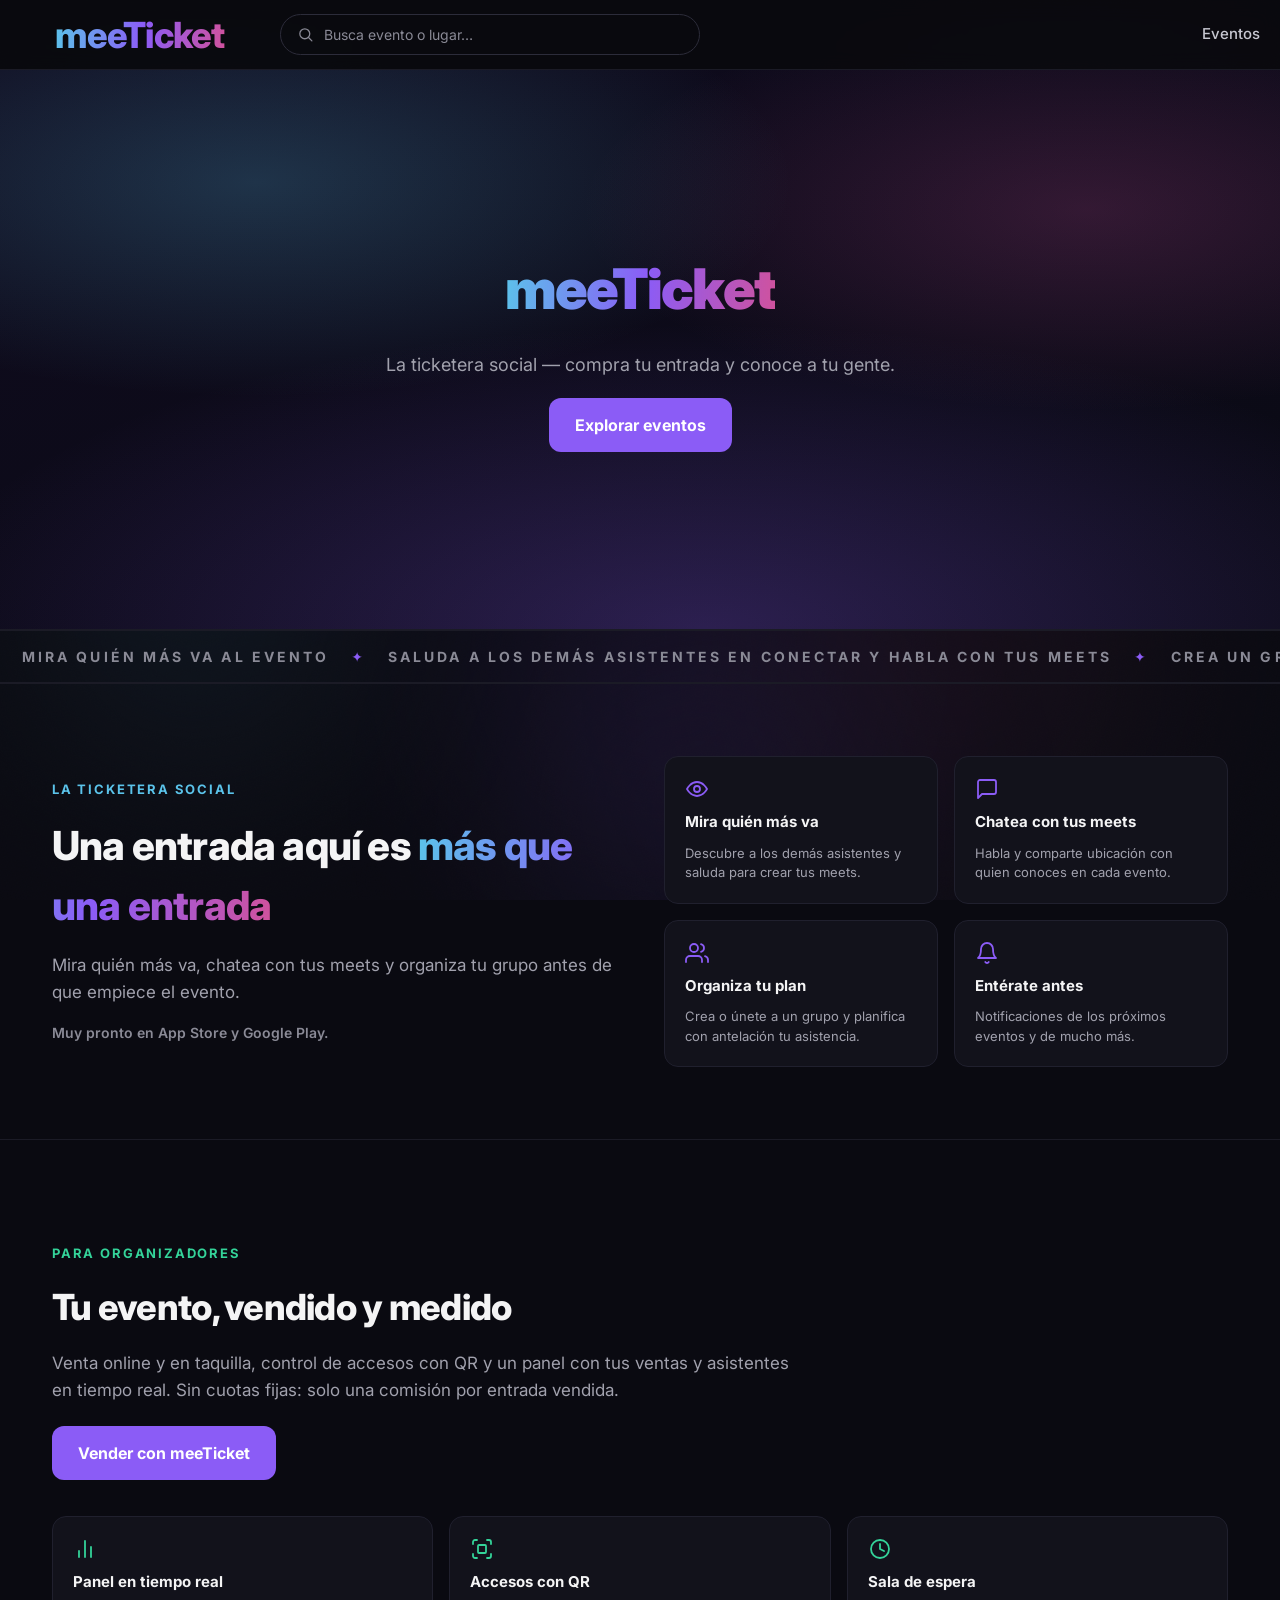
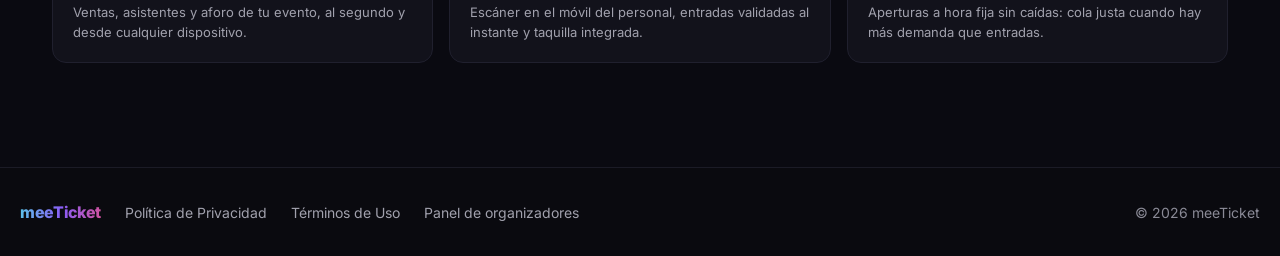
==== index.html @ 9d3d1b1f "publish from ticketera-app@9cd901f5060e322e77c7a27301c12c50868d4595 (GENERADO — no editar aquí)" ====
<!DOCTYPE html>
<html lang="es">
<head>
  <meta charset="UTF-8">
  <meta name="viewport" content="width=device-width, initial-scale=1.0">
  <title>meeTicket — La ticketera social</title>
  <meta name="description" content="meeTicket es la ticketera social: compra tu entrada, descubre quién más va, chatea con tus meets y organiza tu grupo antes de que empiece el evento.">
  <link rel="icon" href="/favicon.png">

  <meta property="og:type" content="website">
  <meta property="og:title" content="meeTicket — La ticketera social">
  <meta property="og:description" content="Compra tu entrada y conoce a tu gente. La venta de entradas con una capa social encima.">
  <meta property="og:url" content="https://meeticket.app/">
  <meta property="og:image" content="https://meeticket.app/icon-512.png">

  <link rel="preconnect" href="https://fonts.googleapis.com">
  <link rel="preconnect" href="https://fonts.gstatic.com" crossorigin>
  <link href="https://fonts.googleapis.com/css2?family=Inter:wght@400;500;600;700;800;900&display=swap" rel="stylesheet">
  <link rel="preconnect" href="https://api.meeticket.app">
  <link rel="preconnect" href="https://cdn.meeticket.app">

  <style>
    :root {
      --bg:#0a0a0f; --band:#0c0c13; --card:#12121b;
      --border1:#1b1b26; --border2:#20202e; --border3:#2c2c3a;
      --text:#f4f4f5; --muted:#a1a1ad; --muted2:#8a8a96; --link:#c7c7d1;
      --accent:#8b5cf6; --magenta:#d0529d; --azul:#5bc3ea; --ok:#34d399; --fecha:#b8a6e8;
    }
    *, *::before, *::after { box-sizing: border-box; }
    /* Color base en el canvas (html); body transparente para que la capa aurora (z-index:-1) se vea tras el contenido. */
    html { -webkit-text-size-adjust: 100%; background: var(--bg); }
    body { margin: 0; background: transparent; color: var(--text); font-family: 'Inter', system-ui, -apple-system, sans-serif; line-height: 1.5; -webkit-font-smoothing: antialiased; }

    /* ── FONDO AURORA (toda la web, bajo el contenido; el hero opaco lo tapa en su zona) ── */
    .page-aurora { position: fixed; inset: 0; z-index: -1; pointer-events: none; overflow: hidden; }
    .page-aurora .pb { position: absolute; border-radius: 50%; filter: blur(90px); opacity: 0.2; will-change: transform; }
    /* Grano SVG (feTurbulence) encima del aurora para romper el banding de los degradados oscuros (dithering). */
    .page-aurora::after { content: ""; position: absolute; inset: 0; opacity: 0.035; mix-blend-mode: overlay;
      background-image: url("data:image/svg+xml,%3Csvg xmlns='http://www.w3.org/2000/svg' width='140' height='140'%3E%3Cfilter id='n'%3E%3CfeTurbulence type='fractalNoise' baseFrequency='0.8' numOctaves='2' stitchTiles='stitch'/%3E%3C/filter%3E%3Crect width='100%25' height='100%25' filter='url(%23n)'/%3E%3C/svg%3E");
      background-size: 140px 140px; }
    .pb1 { width: 560px; height: 560px; background: radial-gradient(circle, var(--azul) 0%, transparent 70%); top: 6%; left: -6%; }
    .pb2 { width: 620px; height: 620px; background: radial-gradient(circle, var(--magenta) 0%, transparent 70%); top: 0%; right: -8%; }
    .pb3 { width: 600px; height: 600px; background: radial-gradient(circle, var(--accent) 0%, transparent 70%); top: 40%; left: 28%; }
    .pb4 { width: 520px; height: 520px; background: radial-gradient(circle, var(--azul) 0%, transparent 70%); bottom: 4%; left: -5%; }
    .pb5 { width: 580px; height: 580px; background: radial-gradient(circle, var(--magenta) 0%, transparent 70%); bottom: -6%; right: 3%; }
    .pb6 { width: 540px; height: 540px; background: radial-gradient(circle, var(--accent) 0%, transparent 70%); top: 60%; right: 24%; }
    h1, h2, h3, p { margin: 0; }
    img, svg { display: block; }
    a { color: var(--link); text-decoration: none; }
    a:hover { color: var(--text); }
    a:focus-visible, button:focus-visible { outline: 2px solid var(--azul); outline-offset: 2px; border-radius: 6px; }
    .wrap { max-width: 1240px; margin: 0 auto; padding: 0 32px; }
    .wordmark { background: linear-gradient(95deg, var(--azul) 0%, var(--accent) 52%, var(--magenta) 100%); -webkit-background-clip: text; background-clip: text; color: transparent; }
    .icon { width: 24px; height: 24px; stroke: currentColor; fill: none; stroke-width: 1.8; stroke-linecap: round; stroke-linejoin: round; }

    /* ── NAV ── */
    .nav { border-bottom: 1px solid var(--border1); position: sticky; top: 0; z-index: 40; background: rgba(10,10,15,0.85); backdrop-filter: blur(10px); }
    .nav-inner { display: flex; align-items: center; gap: 20px; padding: 14px 0; }
    /* 3 zonas: [izquierda fija][buscador][…Eventos a la derecha]. El wordmark grande se centra SOLO dentro de
       su zona izquierda (flex-basis fijo + text-align:center), sin empujar el buscador. line-height:1 = barra compacta. */
    .brand { flex: 0 0 240px; text-align: center; font-size: 36px; font-weight: 800; letter-spacing: -0.02em; line-height: 1; }
    .nav-search { flex: 0 1 420px; display: flex; align-items: center; gap: 10px; border: 1px solid var(--border3); border-radius: 999px; padding: 9px 16px; color: var(--muted2); font-size: 14px; }
    .nav-search:hover { border-color: var(--muted); color: var(--muted); }
    .nav-search .icon { width: 17px; height: 17px; }
    .nav-links { display: flex; align-items: center; gap: 22px; margin-left: auto; }
    .nav-links a { font-weight: 500; font-size: 15px; }
    .btn-panel { color: var(--text); border: 1px solid var(--border3); border-radius: 10px; padding: 9px 16px; font-weight: 600; font-size: 15px; white-space: nowrap; transition: background .25s ease, border-color .25s ease; }
    .btn-panel:hover { border-color: var(--muted); }

    /* ── HERO CARTELERA ── */
    .cartelera { position: relative; height: 560px; overflow: hidden; background: var(--bg); border-bottom: 1px solid var(--border1); }
    /* Fallback de marca (capa base): se ve mientras carga y si la API falla/vacía */
    .hero-fallback { position: absolute; inset: 0; z-index: 0; display: flex; flex-direction: column; align-items: center; justify-content: center; gap: 20px; text-align: center; padding: 24px;
      background: radial-gradient(60% 55% at 20% 20%, rgba(91,195,234,0.22), transparent 70%), radial-gradient(55% 50% at 85% 25%, rgba(208,82,157,0.20), transparent 72%), radial-gradient(80% 70% at 55% 100%, rgba(139,92,246,0.26), transparent 78%), linear-gradient(160deg, #0f0b1e, #0a0a14); }
    .hero-fallback .fb-word { font-size: 56px; font-weight: 900; letter-spacing: -0.03em; }
    .hero-fallback .fb-sub { color: var(--muted); font-size: 18px; }
    .btn-primary { background: var(--accent); color: #fff; font-weight: 700; font-size: 16px; border-radius: 12px; padding: 15px 26px; display: inline-block; transition: transform .25s ease, background .25s ease, filter .25s ease; }
    .btn-primary:hover { background: #7c4df0; color: #fff; }

    .carousel { position: absolute; inset: 0; z-index: 1; }
    .carousel[hidden] { display: none; }
    .slide { position: absolute; inset: 0; opacity: 0; transition: opacity .6s ease; pointer-events: none; background-size: cover; background-position: center; }
    .slide.active { opacity: 1; pointer-events: auto; }
    /* Legibilidad PRINCIPAL desde abajo; apoyo lateral izquierdo suave (máx 0.45, muere antes del 50%). */
    .slide::after { content: ""; position: absolute; inset: 0; background: linear-gradient(0deg, rgba(6,5,12,0.92) 0%, rgba(6,5,12,0.35) 40%, transparent 65%), linear-gradient(90deg, rgba(6,5,12,0.45) 0%, transparent 48%); }
    .slide-inner { position: absolute; inset: 0; z-index: 1; display: flex; align-items: flex-end; }
    .slide-content { max-width: 1240px; margin: 0 auto; padding: 0 32px 64px; width: 100%; display: flex; flex-direction: column; gap: 16px; }
    .slide-badge { align-self: flex-start; font-size: 11px; font-weight: 700; letter-spacing: 0.16em; color: var(--azul); border: 1px solid rgba(91,195,234,0.4); border-radius: 999px; padding: 5px 12px; }
    .slide-meta { font-size: 13px; font-weight: 600; letter-spacing: 0.1em; color: var(--muted); text-transform: uppercase; }
    .slide-title { font-size: 72px; line-height: 1.02; font-weight: 900; letter-spacing: -0.03em; max-width: 16ch; text-shadow: 0 2px 18px rgba(0,0,0,0.45); }
    .slide-meta { text-shadow: 0 1px 10px rgba(0,0,0,0.45); }
    .slide-cta { align-self: flex-start; margin-top: 6px; }
    .slide-cta.free { background: var(--ok); color: #05261a; }
    .slide-cta.free:hover { background: #2fbd89; color: #05261a; }

    .car-arrow { position: absolute; top: 50%; transform: translateY(-50%); z-index: 3; width: 44px; height: 44px; border-radius: 999px; border: 1px solid var(--border3); background: rgba(10,10,15,0.5); color: var(--text); display: flex; align-items: center; justify-content: center; cursor: pointer; backdrop-filter: blur(4px); }
    .car-arrow:hover { background: rgba(10,10,15,0.8); border-color: var(--muted); }
    .car-prev { left: 20px; } .car-next { right: 20px; }
    .car-dots { position: absolute; bottom: 22px; left: 0; right: 0; z-index: 3; display: flex; gap: 8px; justify-content: center; }
    .car-dot { width: 8px; height: 8px; border-radius: 999px; border: none; background: rgba(255,255,255,0.3); cursor: pointer; padding: 0; }
    .car-dot.active { background: var(--text); width: 22px; }

    /* ── PRÓXIMOS EVENTOS ── */
    .section { border-top: 1px solid var(--border1); }
    /* SOLO vertical en longhand: así NO pisa el 'padding: 0 32px' del .wrap en el mismo elemento (el shorthand lo
       anulaba y el contenido quedaba a 0 de la izquierda, descuadrado con el título del hero). */
    .section-pad { padding-top: 72px; padding-bottom: 72px; }
    /* Título rozando el borde inferior del nav al aterrizar en #eventos (único ancla del nav). --nav-h = altura real (JS). */
    #eventos { scroll-margin-top: var(--nav-h, 64px); }
    #organizadores .section-pad { padding-top: 104px; padding-bottom: 104px; }
    .section-head { display: flex; flex-direction: column; gap: 10px; margin-bottom: 28px; }
    h2 { font-size: 36px; font-weight: 800; letter-spacing: -0.02em; }
    .section-sub { font-size: 17px; color: var(--muted); }
    .chips-row { display: flex; flex-wrap: wrap; gap: 10px; margin-bottom: 28px; }
    .chip { border: 1px solid var(--border3); background: transparent; color: var(--muted); border-radius: 999px; padding: 8px 16px; font-size: 14px; font-weight: 600; cursor: pointer; font-family: inherit; transition: border-color .2s, color .2s, background .2s; }
    .chip:hover { border-color: var(--muted); color: var(--text); }
    .chip.active { border-color: var(--accent); background: #1b1430; color: #d6c9f5; }
    .grid { display: grid; grid-template-columns: repeat(4, 1fr); gap: 20px; align-items: stretch; }
    .ev-card { background: var(--card); border: 1px solid var(--border2); border-radius: 16px; overflow: hidden; display: flex; flex-direction: column; color: var(--text); transition: transform .25s ease, border-color .25s ease, box-shadow .25s ease; }
    .ev-card:hover { color: var(--text); }
    .ev-cover { width: 100%; aspect-ratio: 16 / 10; object-fit: cover; background: #15151f; }
    .ev-body { padding: 16px; display: flex; flex-direction: column; gap: 6px; flex: 1 1 auto; }
    .ev-date { font-size: 12px; font-weight: 700; letter-spacing: 0.08em; color: var(--fecha); text-transform: uppercase; }
    .ev-title { font-size: 17px; font-weight: 700; line-height: 1.25; display: -webkit-box; -webkit-line-clamp: 2; line-clamp: 2; -webkit-box-orient: vertical; overflow: hidden; }
    .ev-venue { font-size: 13px; color: var(--muted); display: -webkit-box; -webkit-line-clamp: 2; line-clamp: 2; -webkit-box-orient: vertical; overflow: hidden; }
    .ev-price { font-size: 14px; font-weight: 700; color: var(--accent); margin-top: auto; padding-top: 10px; }
    .ev-price.free { color: var(--ok); }
    .ver-todos { display: flex; justify-content: center; margin-top: 40px; }
    .ver-todos a { color: var(--link); font-weight: 600; border: 1px solid var(--border3); border-radius: 12px; padding: 13px 24px; transition: border-color .25s, color .25s; }
    .ver-todos a:hover { border-color: var(--accent); color: var(--text); }
    /* esqueleto de carga */
    .sk { position: relative; overflow: hidden; background: #15151f; }
    .sk::after { content: ""; position: absolute; inset: 0; background: linear-gradient(90deg, transparent, rgba(255,255,255,0.05), transparent); transform: translateX(-100%); }
    .ev-card.sk-card { pointer-events: none; }
    .ev-card.sk-card .ev-cover { }
    .sk-line { height: 12px; border-radius: 6px; background: #1c1c28; }

    /* ── MARQUEE ── */
    .marquee { overflow: hidden; border-top: 1px solid var(--border1); border-bottom: 1px solid var(--border1); background: rgba(12,12,19,0.58); padding: 15px 0; }
    .marquee-track { display: flex; width: max-content; will-change: transform; }
    .marquee-group { display: inline-flex; align-items: center; white-space: nowrap; font-size: 14px; font-weight: 700; letter-spacing: 0.22em; text-transform: uppercase; color: var(--muted2); }
    .marquee-group span { padding: 0 22px; }
    .marquee-group b { color: var(--accent); font-weight: 700; }

    /* ── CAPA SOCIAL compacta ── */
    /* Semitransparente para que el aurora se aprecie tras las bandas; las tarjetas #12121b quedan opacas. */
    .band { background: rgba(12,12,19,0.58); border-top: 1px solid var(--border1); }
    .social2 { display: grid; grid-template-columns: 1fr 1fr; gap: 48px; align-items: center; }
    .kicker { font-size: 13px; font-weight: 700; letter-spacing: 0.14em; }
    .kicker.azul { color: var(--azul); }
    .kicker.verde { color: var(--ok); }
    .social2-left { display: flex; flex-direction: column; gap: 16px; }
    .social2-left h2 { font-size: 40px; }
    .social2-left p { color: var(--muted); font-size: 17px; line-height: 1.6; }
    .soon-inline { color: var(--muted2); font-size: 14px; font-weight: 600; }
    .mini-grid { display: grid; grid-template-columns: 1fr 1fr; gap: 16px; }
    .mini-card { background: var(--card); border: 1px solid var(--border2); border-radius: 14px; padding: 20px; display: flex; flex-direction: column; gap: 10px; transition: transform .25s ease, border-color .25s ease, box-shadow .25s ease; }
    .mini-card .icon { color: var(--accent); width: 24px; height: 24px; }
    .mini-card h3 { font-size: 15px; font-weight: 700; }
    .mini-card p { font-size: 13px; color: var(--muted); line-height: 1.5; }

    /* ── ORGANIZADORES compacto ── */
    .org2 { display: flex; flex-direction: column; gap: 16px; max-width: 760px; }
    .org2 h2 { font-size: 36px; }
    .org2 p { color: var(--muted); font-size: 17px; line-height: 1.6; }
    .org-mini { display: grid; grid-template-columns: repeat(3, 1fr); gap: 16px; margin-top: 36px; }
    .org-mini .mini-card .icon { color: var(--ok); }
    .org2-btns { display: flex; gap: 14px; flex-wrap: wrap; margin-top: 6px; }
    .btn-light { background: var(--text); color: var(--bg); font-weight: 700; border-radius: 12px; padding: 14px 24px; font-size: 16px; transition: transform .25s ease, background .25s ease; }
    .btn-light:hover { background: #fff; color: var(--bg); }
    .btn-ghost { border: 1px solid var(--border3); color: var(--text); font-weight: 700; border-radius: 12px; padding: 14px 24px; font-size: 16px; transition: border-color .25s ease; }
    .btn-ghost:hover { border-color: var(--accent); color: var(--text); }

    /* ── FOOTER ── */
    .footer { border-top: 1px solid var(--border1); }
    .footer-inner { display: flex; align-items: center; gap: 24px; flex-wrap: wrap; padding: 32px 0; font-size: 14px; }
    .footer .brand-sm { font-size: 16px; font-weight: 800; letter-spacing: -0.02em; }
    .footer a { color: var(--muted); }
    .footer a:hover { color: var(--text); }
    .footer-copy { color: var(--muted2); margin-left: auto; }

    /* ── MOTION (todo bajo prefers-reduced-motion: no-preference) ── */
    @media (prefers-reduced-motion: no-preference) {
      html { scroll-behavior: smooth; }
      /* Fallback lento (~90s con este texto); el JS ajusta a ~40px/s según el ancho real. */
      .marquee-track { animation: marquee 90s linear infinite; }
      /* Aurora: movimiento MUY lento y desfasado */
      .pb1 { animation: pbfloat1 28s ease-in-out infinite; }
      .pb2 { animation: pbfloat2 32s ease-in-out infinite; }
      .pb3 { animation: pbfloat3 26s ease-in-out infinite; }
      .pb4 { animation: pbfloat1 34s ease-in-out infinite reverse; }
      .pb5 { animation: pbfloat2 30s ease-in-out infinite; }
      .pb6 { animation: pbfloat3 36s ease-in-out infinite reverse; }
      .reveal { opacity: 0; transform: translateY(24px); transition: opacity .6s ease-out, transform .6s ease-out; }
      .reveal.visible { opacity: 1; transform: none; }
      .ev-card:hover, .mini-card:hover { transform: translateY(-4px); border-color: var(--accent); box-shadow: 0 12px 30px rgba(139,92,246,0.13); }
      .btn-primary:hover, .btn-light:hover { transform: scale(1.02); }
      .sk::after { animation: shimmer 1.3s infinite; }
    }
    /* feedback sin desplazamiento aun con reduced-motion */
    .ev-card:hover, .mini-card:hover { border-color: var(--accent); }
    @keyframes marquee { from { transform: translateX(0); } to { transform: translateX(-50%); } }
    @keyframes shimmer { to { transform: translateX(100%); } }
    @keyframes pbfloat1 { 0%,100% { transform: translate(0,0); } 50% { transform: translate(40px,30px); } }
    @keyframes pbfloat2 { 0%,100% { transform: translate(0,0); } 50% { transform: translate(-50px,25px); } }
    @keyframes pbfloat3 { 0%,100% { transform: translate(0,0); } 50% { transform: translate(30px,-40px); } }

    /* ── RESPONSIVE ── */
    @media (max-width: 900px) {
      .grid { grid-template-columns: repeat(2, 1fr); }
      .social2 { grid-template-columns: 1fr; gap: 32px; }
      .slide-title { font-size: 52px; }
    }
    @media (max-width: 700px) {
      .nav-search { display: none; }
      .cartelera { height: 420px; }
      .slide-title { font-size: 40px; }
      .slide-content { padding: 0 20px 52px; }
      .car-arrow { display: none; }
    }
    @media (max-width: 600px) {
      .wrap { padding: 0 20px; }
      .nav-links { display: none; }
      h2 { font-size: 28px; }
      .social2-left h2 { font-size: 30px; }
      .section-pad { padding-top: 52px; padding-bottom: 52px; }
      .grid { grid-template-columns: 1fr; }
      .mini-grid { grid-template-columns: 1fr; }
      .org-mini { grid-template-columns: 1fr; }
      .footer-copy { margin-left: 0; width: 100%; }
    }
  </style>
</head>
<body>

  <!-- FONDO AURORA de toda la web (fijo, bajo el contenido; el hero opaco lo tapa en su zona) -->
  <div class="page-aurora" aria-hidden="true">
    <span class="pb pb1"></span>
    <span class="pb pb2"></span>
    <span class="pb pb3"></span>
    <span class="pb pb4"></span>
    <span class="pb pb5"></span>
    <span class="pb pb6"></span>
  </div>

  <!-- NAV -->
  <nav class="nav">
    <div class="wrap nav-inner">
      <div class="brand"><span class="wordmark">meeTicket</span></div>
      <a class="nav-search" href="https://panel.meeticket.app/eventos">
        <svg class="icon" viewBox="0 0 24 24" aria-hidden="true"><circle cx="11" cy="11" r="7"></circle><line x1="21" y1="21" x2="16.65" y2="16.65"></line></svg>
        Busca evento o lugar…
      </a>
      <div class="nav-links">
        <a href="#eventos">Eventos</a>
      </div>
    </div>
  </nav>

  <!-- HERO CARTELERA -->
  <header class="cartelera" id="hero">
    <div class="hero-fallback" id="heroFallback">
      <div class="fb-word wordmark">meeTicket</div>
      <div class="fb-sub">La ticketera social — compra tu entrada y conoce a tu gente.</div>
      <a class="btn-primary" href="https://panel.meeticket.app/eventos">Explorar eventos</a>
    </div>
    <div class="carousel" id="carousel" hidden aria-label="Eventos destacados">
      <div id="slides"></div>
      <button class="car-arrow car-prev" id="carPrev" type="button" aria-label="Anterior">
        <svg class="icon" viewBox="0 0 24 24" aria-hidden="true"><polyline points="15 18 9 12 15 6"></polyline></svg>
      </button>
      <button class="car-arrow car-next" id="carNext" type="button" aria-label="Siguiente">
        <svg class="icon" viewBox="0 0 24 24" aria-hidden="true"><polyline points="9 18 15 12 9 6"></polyline></svg>
      </button>
      <div class="car-dots" id="carDots"></div>
    </div>
  </header>

  <!-- PRÓXIMOS EVENTOS -->
  <section class="section" id="eventos">
    <div class="wrap section-pad">
      <div class="section-head reveal">
        <h2>Próximos eventos</h2>
        <p class="section-sub">La cartelera, en vivo — entradas a la venta ahora mismo.</p>
      </div>
      <div class="chips-row" id="chips" hidden></div>
      <div class="grid" id="grid" aria-busy="true"></div>
      <div class="ver-todos reveal">
        <a href="https://panel.meeticket.app/eventos">Ver todos los eventos →</a>
      </div>
    </div>
  </section>

  <!-- MARQUEE -->
  <div class="marquee" aria-hidden="true">
    <div class="marquee-track">
      <div class="marquee-group"><span>Mira quién más va al evento</span><b>✦</b><span>Saluda a los demás asistentes en Conectar y habla con tus meets</span><b>✦</b><span>Crea un grupo o únete a él y organiza tu plan</span><b>✦</b><span>Activa tus notificaciones y entérate de tus próximos eventos</span><b>✦</b><span>Tu entrada o tu confirmación de asistencia es la llave de la capa social</span><b>✦</b><span>Únete a la lista de espera si se agotan las entradas</span><b>✦</b></div>
      <div class="marquee-group"><span>Mira quién más va al evento</span><b>✦</b><span>Saluda a los demás asistentes en Conectar y habla con tus meets</span><b>✦</b><span>Crea un grupo o únete a él y organiza tu plan</span><b>✦</b><span>Activa tus notificaciones y entérate de tus próximos eventos</span><b>✦</b><span>Tu entrada o tu confirmación de asistencia es la llave de la capa social</span><b>✦</b><span>Únete a la lista de espera si se agotan las entradas</span><b>✦</b></div>
    </div>
  </div>

  <!-- CAPA SOCIAL (compacta) -->
  <section class="band" id="social">
    <div class="wrap section-pad">
      <div class="social2">
        <div class="social2-left reveal">
          <span class="kicker azul">LA TICKETERA SOCIAL</span>
          <h2>Una entrada aquí es <span class="wordmark">más que una entrada</span></h2>
          <p>Mira quién más va, chatea con tus meets y organiza tu grupo antes de que empiece el evento.</p>
          <span class="soon-inline">Muy pronto en App Store y Google Play.</span>
        </div>
        <div class="mini-grid">
          <article class="mini-card reveal">
            <svg class="icon" viewBox="0 0 24 24" aria-hidden="true"><path d="M2 12s3.5-7 10-7 10 7 10 7-3.5 7-10 7-10-7-10-7z"></path><circle cx="12" cy="12" r="3"></circle></svg>
            <h3>Mira quién más va</h3>
            <p>Descubre a los demás asistentes y saluda para crear tus meets.</p>
          </article>
          <article class="mini-card reveal">
            <svg class="icon" viewBox="0 0 24 24" aria-hidden="true"><path d="M21 15a2 2 0 0 1-2 2H7l-4 4V5a2 2 0 0 1 2-2h14a2 2 0 0 1 2 2z"></path></svg>
            <h3>Chatea con tus meets</h3>
            <p>Habla y comparte ubicación con quien conoces en cada evento.</p>
          </article>
          <article class="mini-card reveal">
            <svg class="icon" viewBox="0 0 24 24" aria-hidden="true"><path d="M17 21v-2a4 4 0 0 0-4-4H5a4 4 0 0 0-4 4v2"></path><circle cx="9" cy="7" r="4"></circle><path d="M23 21v-2a4 4 0 0 0-3-3.87"></path><path d="M16 3.13a4 4 0 0 1 0 7.75"></path></svg>
            <h3>Organiza tu plan</h3>
            <p>Crea o únete a un grupo y planifica con antelación tu asistencia.</p>
          </article>
          <article class="mini-card reveal">
            <svg class="icon" viewBox="0 0 24 24" aria-hidden="true"><path d="M18 8a6 6 0 0 0-12 0c0 7-3 9-3 9h18s-3-2-3-9"></path><path d="M13.73 21a2 2 0 0 1-3.46 0"></path></svg>
            <h3>Entérate antes</h3>
            <p>Notificaciones de los próximos eventos y de mucho más.</p>
          </article>
        </div>
      </div>
    </div>
  </section>

  <!-- ORGANIZADORES (compacto, banda con presencia) -->
  <section class="band" id="organizadores">
    <div class="wrap section-pad">
      <div class="org2 reveal">
        <span class="kicker verde">PARA ORGANIZADORES</span>
        <h2>Tu evento, vendido y medido</h2>
        <p>Venta online y en taquilla, control de accesos con QR y un panel con tus ventas y asistentes en tiempo real. Sin cuotas fijas: solo una comisión por entrada vendida.</p>
        <div class="org2-btns">
          <a class="btn-primary" href="mailto:soporte@meeticket.app?subject=Quiero%20vender%20con%20meeTicket">Vender con meeTicket</a>
        </div>
      </div>
      <div class="org-mini">
        <article class="mini-card reveal">
          <svg class="icon" viewBox="0 0 24 24" aria-hidden="true"><line x1="18" y1="20" x2="18" y2="10"></line><line x1="12" y1="20" x2="12" y2="4"></line><line x1="6" y1="20" x2="6" y2="14"></line></svg>
          <h3>Panel en tiempo real</h3>
          <p>Ventas, asistentes y aforo de tu evento, al segundo y desde cualquier dispositivo.</p>
        </article>
        <article class="mini-card reveal">
          <svg class="icon" viewBox="0 0 24 24" aria-hidden="true"><path d="M3 7V5a2 2 0 0 1 2-2h2"></path><path d="M17 3h2a2 2 0 0 1 2 2v2"></path><path d="M21 17v2a2 2 0 0 1-2 2h-2"></path><path d="M7 21H5a2 2 0 0 1-2-2v-2"></path><rect x="8" y="8" width="8" height="8" rx="1"></rect></svg>
          <h3>Accesos con QR</h3>
          <p>Escáner en el móvil del personal, entradas validadas al instante y taquilla integrada.</p>
        </article>
        <article class="mini-card reveal">
          <svg class="icon" viewBox="0 0 24 24" aria-hidden="true"><circle cx="12" cy="12" r="9"></circle><polyline points="12 7 12 12 16 14"></polyline></svg>
          <h3>Sala de espera</h3>
          <p>Aperturas a hora fija sin caídas: cola justa cuando hay más demanda que entradas.</p>
        </article>
      </div>
    </div>
  </section>

  <!-- FOOTER -->
  <footer class="footer">
    <div class="wrap footer-inner">
      <span class="brand-sm wordmark">meeTicket</span>
      <a href="/privacy">Política de Privacidad</a>
      <a href="/terms">Términos de Uso</a>
      <a href="https://panel.meeticket.app/login">Panel de organizadores</a>
      <span class="footer-copy">© 2026 meeTicket</span>
    </div>
  </footer>

  <script>
    (function () {
      var API = 'https://api.meeticket.app';
      var STORE = 'https://panel.meeticket.app';
      var reduce = window.matchMedia('(prefers-reduced-motion: reduce)').matches;
      var el = function (id) { return document.getElementById(id); };

      // Altura REAL del nav sticky → --nav-h (scroll-margin-top de las secciones ancladas).
      (function navHeight() {
        var nav = document.querySelector('.nav');
        if (!nav) return;
        function set() { document.documentElement.style.setProperty('--nav-h', nav.offsetHeight + 'px'); }
        set(); window.addEventListener('resize', set);
      })();

      // Marquee a ~40 px/s según el ancho real. El track son 2 copias idénticas y la animación va a -50%,
      // así que recorre el ancho de UNA copia (scrollWidth/2). Se recalcula al cargar la fuente (Inter cambia
      // el ancho). Sin parpadeo: 2 copias exactas, translateX(0→-50%) lineal infinito, will-change:transform.
      (function marqueeSpeed() {
        if (reduce) return;
        var track = document.querySelector('.marquee-track');
        if (!track) return;
        function apply() { var one = track.scrollWidth / 2; if (one > 0) track.style.animationDuration = Math.round(one / 40) + 's'; }
        requestAnimationFrame(apply);
        if (document.fonts && document.fonts.ready) document.fonts.ready.then(apply);
      })();

      // ---- utilidades de datos (todo texto va por textContent; nunca innerHTML con datos de API) ----
      function minPriceCents(ev) {
        var ps = (ev.sections || []).map(function (s) { return s.price; }).filter(function (p) { return typeof p === 'number'; });
        return ps.length ? Math.min.apply(null, ps) : null;
      }
      function euros(cents) {
        return (cents / 100).toLocaleString('es-ES', { minimumFractionDigits: 0, maximumFractionDigits: 2 }) + ' €';
      }
      function isFree(ev) { var m = minPriceCents(ev); return m === 0; }
      function fmtWhen(ev) {
        if (ev.kind === 'PERMANENT') return 'TODO EL AÑO';
        if (!ev.startsAt) return '';
        var d = new Date(ev.startsAt);
        if (isNaN(d.getTime())) return '';
        var tz = { timeZone: 'Atlantic/Canary' };
        var fecha = new Intl.DateTimeFormat('es-ES', Object.assign({ weekday: 'short', day: '2-digit', month: 'short' }, tz)).format(d);
        var hora = new Intl.DateTimeFormat('es-ES', Object.assign({ hour: '2-digit', minute: '2-digit' }, tz)).format(d);
        return (fecha + ' · ' + hora).replace(/\./g, '').toUpperCase();
      }
      function fichaUrl(ev) { return STORE + '/e/' + encodeURIComponent(ev.id); }

      function fetchJSON(url) {
        var ctrl = new AbortController();
        var t = setTimeout(function () { ctrl.abort(); }, 5000);
        return fetch(url, { signal: ctrl.signal, headers: { 'Accept': 'application/json' } })
          .then(function (r) { if (!r.ok) throw new Error('HTTP ' + r.status); return r.json(); })
          .finally(function () { clearTimeout(t); });
      }
      function pickEvents(json) {
        var d = (json && json.data) || {};
        var arr = d.events || (Array.isArray(d) ? d : []) || [];
        return Array.isArray(arr) ? arr : [];
      }

      // ---- HERO CARRUSEL ----
      function buildCarousel(events) {
        var slidesWrap = el('slides'), dotsWrap = el('carDots');
        var list = events.slice(0, 5);
        list.forEach(function (ev, i) {
          var slide = document.createElement('div');
          slide.className = 'slide' + (i === 0 ? ' active' : '');
          var cover = ev.coverImageUrl || ev.thumbnailUrl;
          if (cover) slide.style.backgroundImage = 'url("' + cover.replace(/"/g, '%22') + '")';
          slide.setAttribute('role', 'group');
          slide.setAttribute('aria-label', ev.title || 'Evento');

          var inner = document.createElement('div'); inner.className = 'slide-inner';
          var content = document.createElement('div'); content.className = 'slide-content';

          var badge = document.createElement('span'); badge.className = 'slide-badge'; badge.textContent = 'DESTACADO';
          var meta = document.createElement('div'); meta.className = 'slide-meta';
          var when = fmtWhen(ev); var venue = (ev.venue && ev.venue.name) ? ev.venue.name : '';
          meta.textContent = [when, venue].filter(Boolean).join(' · ');
          var title = document.createElement('div'); title.className = 'slide-title'; title.textContent = ev.title || '';

          var cta = document.createElement('a'); cta.href = fichaUrl(ev); cta.className = 'btn-primary slide-cta';
          if (isFree(ev)) { cta.className += ' free'; cta.textContent = 'Asistiré — gratis'; }
          else { var m = minPriceCents(ev); cta.textContent = m ? ('Comprar entradas · desde ' + euros(m)) : 'Comprar entradas'; }

          content.appendChild(badge);
          if (meta.textContent) content.appendChild(meta);
          content.appendChild(title);
          content.appendChild(cta);
          inner.appendChild(content); slide.appendChild(inner); slidesWrap.appendChild(slide);

          var dot = document.createElement('button'); dot.type = 'button'; dot.className = 'car-dot' + (i === 0 ? ' active' : '');
          dot.setAttribute('aria-label', 'Ir al evento ' + (i + 1));
          dot.addEventListener('click', function () { go(i, true); });
          dotsWrap.appendChild(dot);
        });

        var slideEls = slidesWrap.querySelectorAll('.slide');
        var dotEls = dotsWrap.querySelectorAll('.car-dot');
        var idx = 0, timer = null, n = slideEls.length;
        function render() {
          slideEls.forEach(function (s, k) { s.classList.toggle('active', k === idx); });
          dotEls.forEach(function (dt, k) { dt.classList.toggle('active', k === idx); });
        }
        function go(i, user) { idx = (i + n) % n; render(); if (user) restart(); }
        function next() { go(idx + 1); }
        function prev() { go(idx - 1); }
        function start() { if (!reduce && n > 1) timer = setInterval(next, 6000); }
        function stop() { if (timer) { clearInterval(timer); timer = null; } }
        function restart() { stop(); start(); }

        el('carNext').addEventListener('click', function () { next(); restart(); });
        el('carPrev').addEventListener('click', function () { prev(); restart(); });
        var hero = el('hero');
        hero.addEventListener('mouseenter', stop);
        hero.addEventListener('mouseleave', start);
        if (n <= 1) { el('carPrev').style.display = 'none'; el('carNext').style.display = 'none'; }

        el('carousel').hidden = false;
        start();
      }

      // ---- PARRILLA ----
      var KIND_LABEL = { SINGLE: 'Conciertos', FESTIVAL: 'Festivales', PERMANENT: 'Museos y ocio' };
      var KIND_ORDER = ['SINGLE', 'FESTIVAL', 'PERMANENT'];

      function card(ev) {
        var a = document.createElement('a'); a.className = 'ev-card'; a.href = fichaUrl(ev);
        a.setAttribute('data-kind', ev.kind || '');
        var img = document.createElement('img'); img.className = 'ev-cover'; img.loading = 'lazy'; img.decoding = 'async';
        img.alt = ev.title || 'Evento';
        var cover = ev.coverImageUrl || ev.thumbnailUrl; if (cover) img.src = cover;
        var body = document.createElement('div'); body.className = 'ev-body';
        var date = document.createElement('div'); date.className = 'ev-date'; date.textContent = fmtWhen(ev);
        var title = document.createElement('div'); title.className = 'ev-title'; title.textContent = ev.title || '';
        var venue = document.createElement('div'); venue.className = 'ev-venue';
        venue.textContent = (ev.venue && ev.venue.name) ? ev.venue.name : '';
        var price = document.createElement('div');
        if (isFree(ev)) { price.className = 'ev-price free'; price.textContent = 'Gratis — «Asistiré»'; }
        else { var m = minPriceCents(ev); if (m) { price.className = 'ev-price'; price.textContent = 'Desde ' + euros(m); } }
        if (date.textContent) body.appendChild(date);
        body.appendChild(title);
        if (venue.textContent) body.appendChild(venue);
        if (price.textContent) body.appendChild(price);
        a.appendChild(img); a.appendChild(body);
        return a;
      }

      function buildGrid(events) {
        var grid = el('grid'); grid.innerHTML = ''; grid.removeAttribute('aria-busy');
        var list = events.slice(0, 8);
        list.forEach(function (ev) { grid.appendChild(card(ev)); });

        // Chips por kind — solo los que existan en el listado
        var kinds = KIND_ORDER.filter(function (k) { return list.some(function (e) { return e.kind === k; }); });
        if (kinds.length > 1) {
          var chips = el('chips'); chips.hidden = false;
          function mkChip(val, label, active) {
            var b = document.createElement('button'); b.type = 'button'; b.className = 'chip' + (active ? ' active' : '');
            b.textContent = label; b.setAttribute('data-filter', val);
            b.addEventListener('click', function () {
              chips.querySelectorAll('.chip').forEach(function (c) { c.classList.remove('active'); });
              b.classList.add('active');
              grid.querySelectorAll('.ev-card').forEach(function (c) {
                c.style.display = (val === 'all' || c.getAttribute('data-kind') === val) ? '' : 'none';
              });
            });
            return b;
          }
          chips.appendChild(mkChip('all', 'Todos', true));
          kinds.forEach(function (k) { chips.appendChild(mkChip(k, KIND_LABEL[k])); });
        }
      }

      function skeletonGrid() {
        var grid = el('grid');
        for (var i = 0; i < 8; i++) {
          var c = document.createElement('div'); c.className = 'ev-card sk-card';
          var cov = document.createElement('div'); cov.className = 'ev-cover sk';
          var body = document.createElement('div'); body.className = 'ev-body';
          var l1 = document.createElement('div'); l1.className = 'sk-line sk'; l1.style.width = '40%';
          var l2 = document.createElement('div'); l2.className = 'sk-line sk'; l2.style.width = '80%'; l2.style.height = '16px';
          var l3 = document.createElement('div'); l3.className = 'sk-line sk'; l3.style.width = '55%';
          body.appendChild(l1); body.appendChild(l2); body.appendChild(l3);
          c.appendChild(cov); c.appendChild(body); grid.appendChild(c);
        }
      }
      function hideGrid() {
        var s = el('eventos'); if (s) s.style.display = 'none';
      }

      // ---- arranque ----
      skeletonGrid();
      fetchJSON(API + '/events/featured').then(function (j) {
        var evs = pickEvents(j);
        if (evs.length) buildCarousel(evs); // si no, se queda el hero de marca (fallback)
      }).catch(function () { /* hero de marca */ });

      fetchJSON(API + '/events?limit=12').then(function (j) {
        var evs = pickEvents(j);
        if (evs.length) buildGrid(evs); else hideGrid();
      }).catch(function () { hideGrid(); });

      // ---- scroll reveal (igual que antes; reduced-motion lo neutraliza por CSS) ----
      var reveals = document.querySelectorAll('.reveal');
      if ('IntersectionObserver' in window) {
        reveals.forEach(function (r) {
          var sibs = Array.prototype.filter.call(r.parentElement.children, function (c) { return c.classList.contains('reveal'); });
          var i = sibs.indexOf(r); if (i > 0) r.style.transitionDelay = (i * 80) + 'ms';
        });
        var io = new IntersectionObserver(function (entries) {
          entries.forEach(function (e) { if (e.isIntersecting) { e.target.classList.add('visible'); io.unobserve(e.target); } });
        }, { threshold: 0.15 });
        reveals.forEach(function (r) { io.observe(r); });
      } else {
        reveals.forEach(function (r) { r.classList.add('visible'); });
      }
    })();
  </script>

</body>
</html>
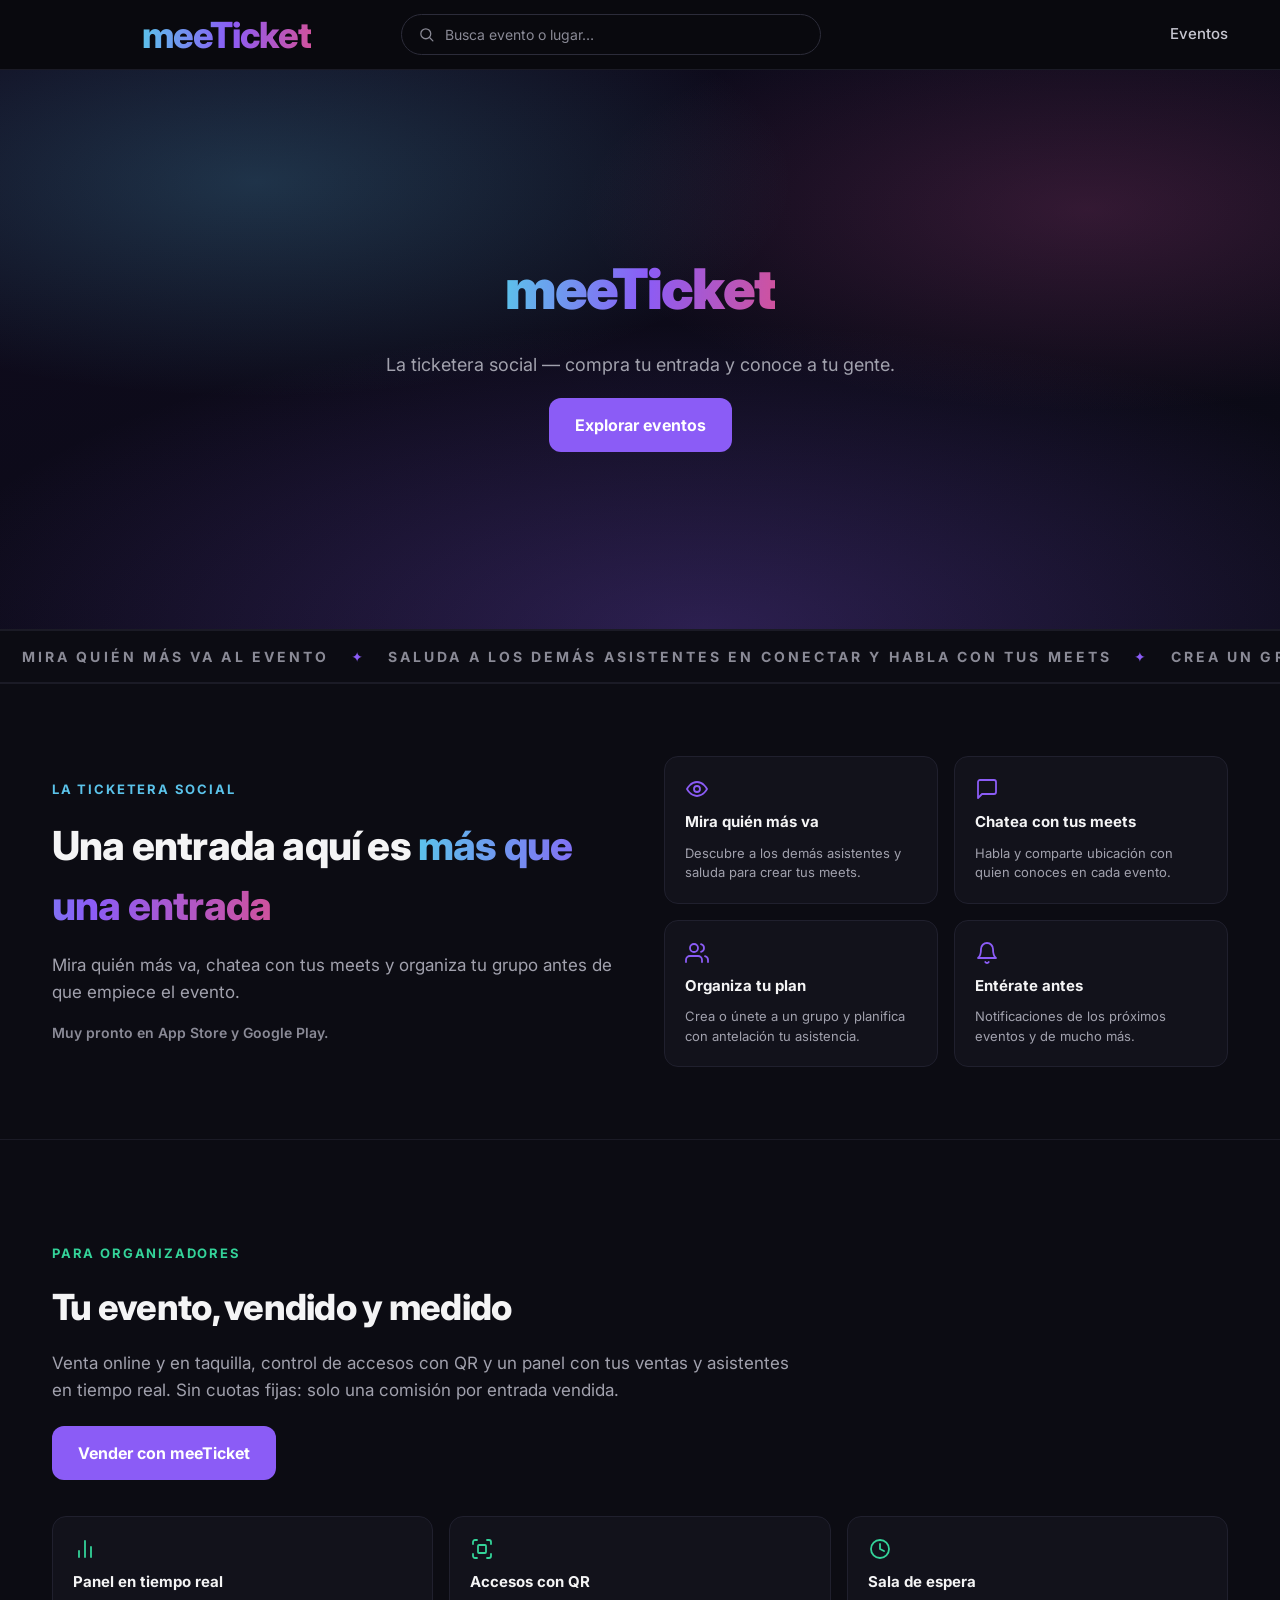
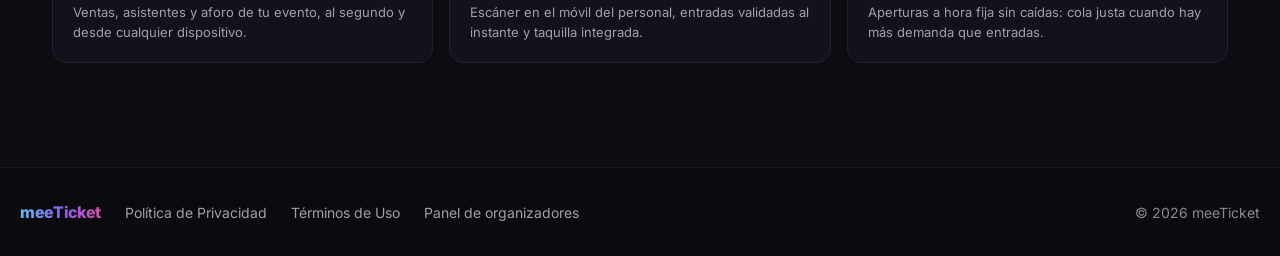
==== commit df4bcb47: "publish from ticketera-app@e805558584947fe5d0641a0aedcb942a93f338c9 (GENERADO — no editar aquí)" ====
--- a/index.html
+++ b/index.html
@@ -27,23 +27,8 @@
       --accent:#8b5cf6; --magenta:#d0529d; --azul:#5bc3ea; --ok:#34d399; --fecha:#b8a6e8;
     }
     *, *::before, *::after { box-sizing: border-box; }
-    /* Color base en el canvas (html); body transparente para que la capa aurora (z-index:-1) se vea tras el contenido. */
-    html { -webkit-text-size-adjust: 100%; background: var(--bg); }
-    body { margin: 0; background: transparent; color: var(--text); font-family: 'Inter', system-ui, -apple-system, sans-serif; line-height: 1.5; -webkit-font-smoothing: antialiased; }
-
-    /* ── FONDO AURORA (toda la web, bajo el contenido; el hero opaco lo tapa en su zona) ── */
-    .page-aurora { position: fixed; inset: 0; z-index: -1; pointer-events: none; overflow: hidden; }
-    .page-aurora .pb { position: absolute; border-radius: 50%; filter: blur(90px); opacity: 0.2; will-change: transform; }
-    /* Grano SVG (feTurbulence) encima del aurora para romper el banding de los degradados oscuros (dithering). */
-    .page-aurora::after { content: ""; position: absolute; inset: 0; opacity: 0.035; mix-blend-mode: overlay;
-      background-image: url("data:image/svg+xml,%3Csvg xmlns='http://www.w3.org/2000/svg' width='140' height='140'%3E%3Cfilter id='n'%3E%3CfeTurbulence type='fractalNoise' baseFrequency='0.8' numOctaves='2' stitchTiles='stitch'/%3E%3C/filter%3E%3Crect width='100%25' height='100%25' filter='url(%23n)'/%3E%3C/svg%3E");
-      background-size: 140px 140px; }
-    .pb1 { width: 560px; height: 560px; background: radial-gradient(circle, var(--azul) 0%, transparent 70%); top: 6%; left: -6%; }
-    .pb2 { width: 620px; height: 620px; background: radial-gradient(circle, var(--magenta) 0%, transparent 70%); top: 0%; right: -8%; }
-    .pb3 { width: 600px; height: 600px; background: radial-gradient(circle, var(--accent) 0%, transparent 70%); top: 40%; left: 28%; }
-    .pb4 { width: 520px; height: 520px; background: radial-gradient(circle, var(--azul) 0%, transparent 70%); bottom: 4%; left: -5%; }
-    .pb5 { width: 580px; height: 580px; background: radial-gradient(circle, var(--magenta) 0%, transparent 70%); bottom: -6%; right: 3%; }
-    .pb6 { width: 540px; height: 540px; background: radial-gradient(circle, var(--accent) 0%, transparent 70%); top: 60%; right: 24%; }
+    html { -webkit-text-size-adjust: 100%; }
+    body { margin: 0; background: var(--bg); color: var(--text); font-family: 'Inter', system-ui, -apple-system, sans-serif; line-height: 1.5; -webkit-font-smoothing: antialiased; }
     h1, h2, h3, p { margin: 0; }
     img, svg { display: block; }
     a { color: var(--link); text-decoration: none; }
@@ -55,14 +40,19 @@
 
     /* ── NAV ── */
     .nav { border-bottom: 1px solid var(--border1); position: sticky; top: 0; z-index: 40; background: rgba(10,10,15,0.85); backdrop-filter: blur(10px); }
-    .nav-inner { display: flex; align-items: center; gap: 20px; padding: 14px 0; }
-    /* 3 zonas: [izquierda fija][buscador][…Eventos a la derecha]. El wordmark grande se centra SOLO dentro de
-       su zona izquierda (flex-basis fijo + text-align:center), sin empujar el buscador. line-height:1 = barra compacta. */
-    .brand { flex: 0 0 240px; text-align: center; font-size: 36px; font-weight: 800; letter-spacing: -0.02em; line-height: 1; }
+    /* Longhand: no pisa el 'padding: 0 32px' del .wrap → el nav comparte el borde del contenido con las secciones
+       (Eventos alinea con el borde derecho de la parrilla). */
+    .nav-inner { display: flex; align-items: center; padding-top: 14px; padding-bottom: 14px; }
+    /* La zona izquierda se extiende EXACTAMENTE hasta el buscador (flex:1, sin gap entre medias) y centra el
+       wordmark geométricamente dentro (justify-content:center) → distancias izq/dcha iguales. nav-spacer (mismo
+       flex:1) empuja "Eventos" al borde derecho del contenedor. line-height:1 = barra compacta. */
+    .nav-left { flex: 1 1 0; display: flex; justify-content: center; min-width: 0; }
+    .nav-spacer { flex: 1 1 0; }
+    .brand { font-size: 36px; font-weight: 800; letter-spacing: -0.02em; line-height: 1; white-space: nowrap; }
     .nav-search { flex: 0 1 420px; display: flex; align-items: center; gap: 10px; border: 1px solid var(--border3); border-radius: 999px; padding: 9px 16px; color: var(--muted2); font-size: 14px; }
     .nav-search:hover { border-color: var(--muted); color: var(--muted); }
     .nav-search .icon { width: 17px; height: 17px; }
-    .nav-links { display: flex; align-items: center; gap: 22px; margin-left: auto; }
+    .nav-links { display: flex; align-items: center; gap: 22px; }
     .nav-links a { font-weight: 500; font-size: 15px; }
     .btn-panel { color: var(--text); border: 1px solid var(--border3); border-radius: 10px; padding: 9px 16px; font-weight: 600; font-size: 15px; white-space: nowrap; transition: background .25s ease, border-color .25s ease; }
     .btn-panel:hover { border-color: var(--muted); }
@@ -136,15 +126,14 @@
     .sk-line { height: 12px; border-radius: 6px; background: #1c1c28; }
 
     /* ── MARQUEE ── */
-    .marquee { overflow: hidden; border-top: 1px solid var(--border1); border-bottom: 1px solid var(--border1); background: rgba(12,12,19,0.58); padding: 15px 0; }
+    .marquee { overflow: hidden; border-top: 1px solid var(--border1); border-bottom: 1px solid var(--border1); background: var(--band); padding: 15px 0; }
     .marquee-track { display: flex; width: max-content; will-change: transform; }
     .marquee-group { display: inline-flex; align-items: center; white-space: nowrap; font-size: 14px; font-weight: 700; letter-spacing: 0.22em; text-transform: uppercase; color: var(--muted2); }
     .marquee-group span { padding: 0 22px; }
     .marquee-group b { color: var(--accent); font-weight: 700; }
 
     /* ── CAPA SOCIAL compacta ── */
-    /* Semitransparente para que el aurora se aprecie tras las bandas; las tarjetas #12121b quedan opacas. */
-    .band { background: rgba(12,12,19,0.58); border-top: 1px solid var(--border1); }
+    .band { background: var(--band); border-top: 1px solid var(--border1); }
     .social2 { display: grid; grid-template-columns: 1fr 1fr; gap: 48px; align-items: center; }
     .kicker { font-size: 13px; font-weight: 700; letter-spacing: 0.14em; }
     .kicker.azul { color: var(--azul); }
@@ -184,13 +173,6 @@
       html { scroll-behavior: smooth; }
       /* Fallback lento (~90s con este texto); el JS ajusta a ~40px/s según el ancho real. */
       .marquee-track { animation: marquee 90s linear infinite; }
-      /* Aurora: movimiento MUY lento y desfasado */
-      .pb1 { animation: pbfloat1 28s ease-in-out infinite; }
-      .pb2 { animation: pbfloat2 32s ease-in-out infinite; }
-      .pb3 { animation: pbfloat3 26s ease-in-out infinite; }
-      .pb4 { animation: pbfloat1 34s ease-in-out infinite reverse; }
-      .pb5 { animation: pbfloat2 30s ease-in-out infinite; }
-      .pb6 { animation: pbfloat3 36s ease-in-out infinite reverse; }
       .reveal { opacity: 0; transform: translateY(24px); transition: opacity .6s ease-out, transform .6s ease-out; }
       .reveal.visible { opacity: 1; transform: none; }
       .ev-card:hover, .mini-card:hover { transform: translateY(-4px); border-color: var(--accent); box-shadow: 0 12px 30px rgba(139,92,246,0.13); }
@@ -201,9 +183,6 @@
     .ev-card:hover, .mini-card:hover { border-color: var(--accent); }
     @keyframes marquee { from { transform: translateX(0); } to { transform: translateX(-50%); } }
     @keyframes shimmer { to { transform: translateX(100%); } }
-    @keyframes pbfloat1 { 0%,100% { transform: translate(0,0); } 50% { transform: translate(40px,30px); } }
-    @keyframes pbfloat2 { 0%,100% { transform: translate(0,0); } 50% { transform: translate(-50px,25px); } }
-    @keyframes pbfloat3 { 0%,100% { transform: translate(0,0); } 50% { transform: translate(30px,-40px); } }
 
     /* ── RESPONSIVE ── */
     @media (max-width: 900px) {
@@ -213,6 +192,7 @@
     }
     @media (max-width: 700px) {
       .nav-search { display: none; }
+      .nav-spacer { display: none; }
       .cartelera { height: 420px; }
       .slide-title { font-size: 40px; }
       .slide-content { padding: 0 20px 52px; }
@@ -233,24 +213,15 @@
 </head>
 <body>
 
-  <!-- FONDO AURORA de toda la web (fijo, bajo el contenido; el hero opaco lo tapa en su zona) -->
-  <div class="page-aurora" aria-hidden="true">
-    <span class="pb pb1"></span>
-    <span class="pb pb2"></span>
-    <span class="pb pb3"></span>
-    <span class="pb pb4"></span>
-    <span class="pb pb5"></span>
-    <span class="pb pb6"></span>
-  </div>
-
   <!-- NAV -->
   <nav class="nav">
     <div class="wrap nav-inner">
-      <div class="brand"><span class="wordmark">meeTicket</span></div>
+      <div class="nav-left"><span class="brand wordmark">meeTicket</span></div>
       <a class="nav-search" href="https://panel.meeticket.app/eventos">
         <svg class="icon" viewBox="0 0 24 24" aria-hidden="true"><circle cx="11" cy="11" r="7"></circle><line x1="21" y1="21" x2="16.65" y2="16.65"></line></svg>
         Busca evento o lugar…
       </a>
+      <span class="nav-spacer" aria-hidden="true"></span>
       <div class="nav-links">
         <a href="#eventos">Eventos</a>
       </div>
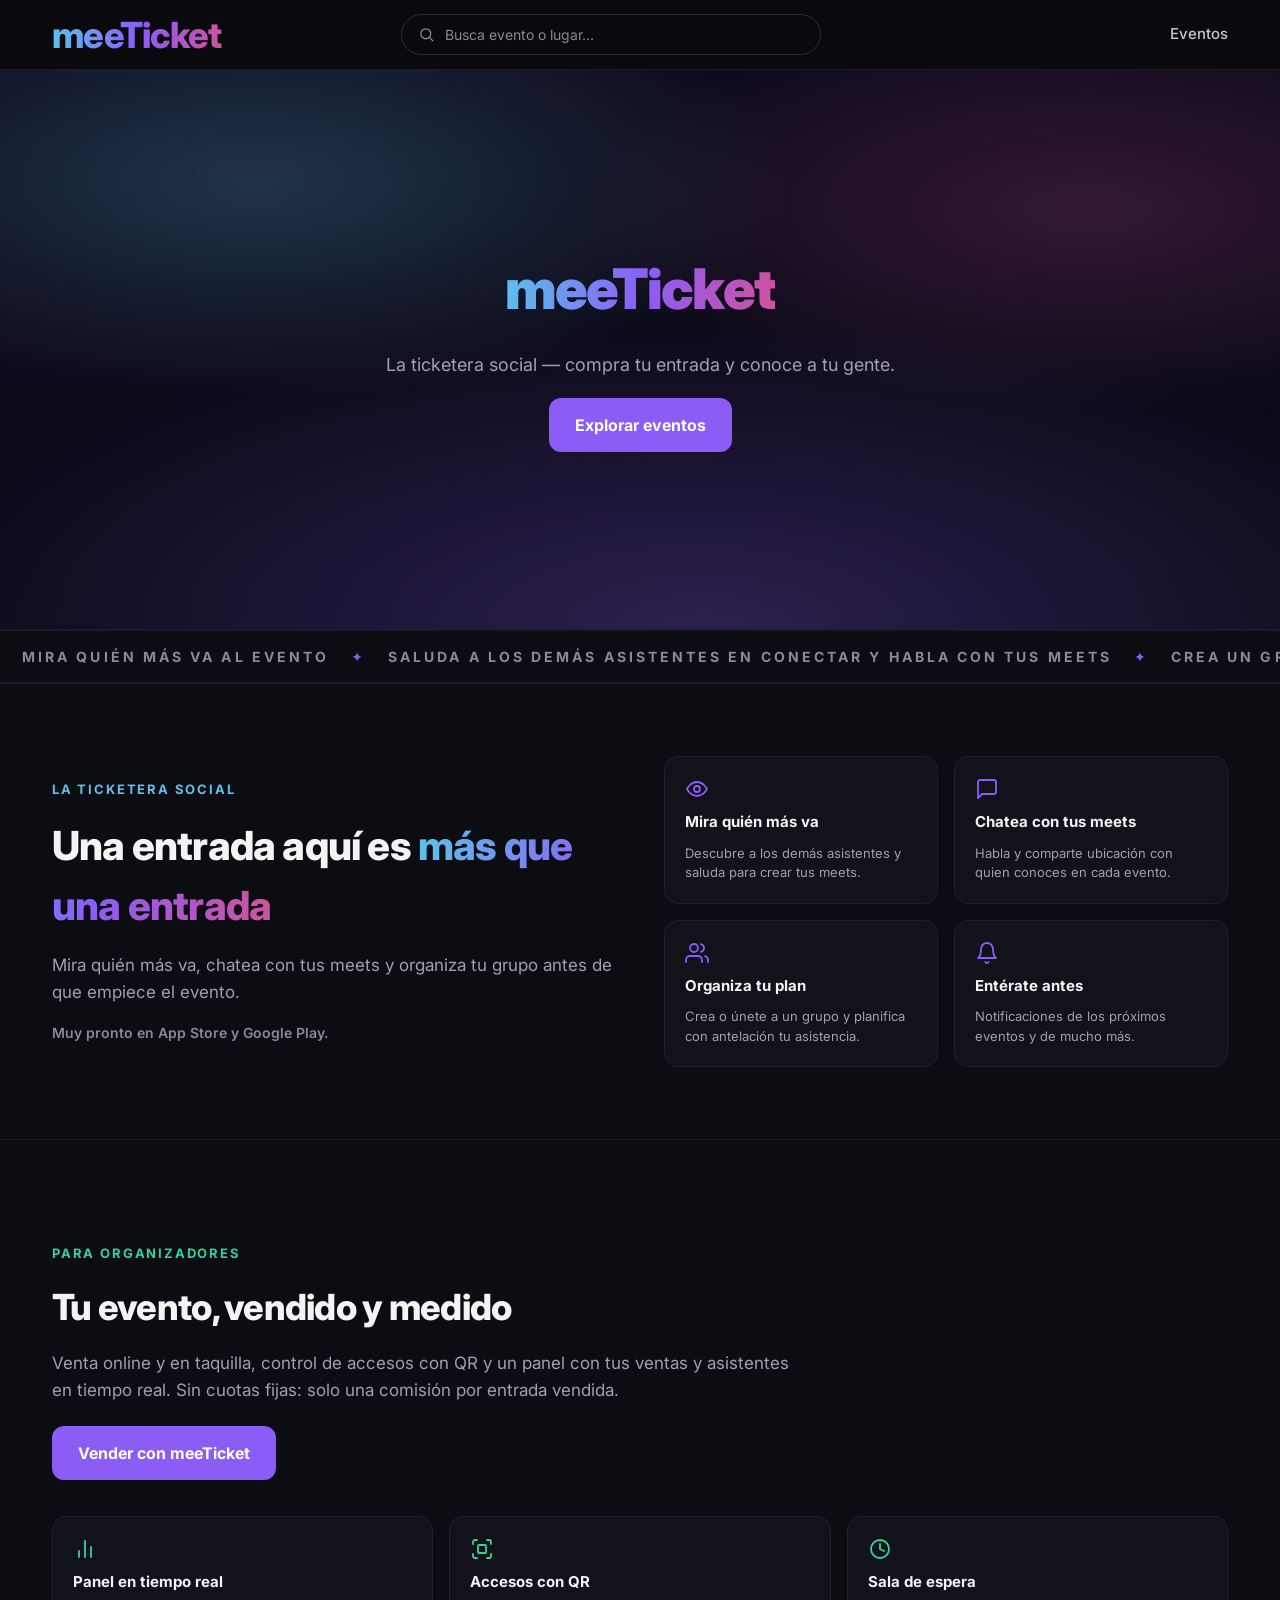
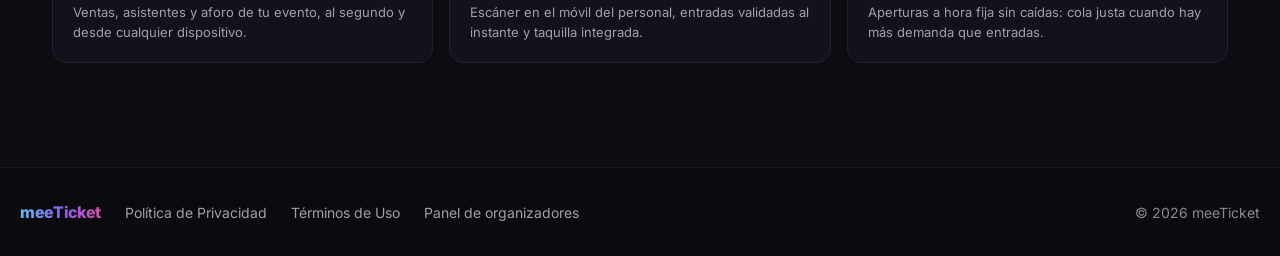
==== commit bbc8bc4a: "publish from ticketera-app@fa13e073c0013a751261b50408e38b28ad1002dc (GENERADO — no editar aquí)" ====
--- a/index.html
+++ b/index.html
@@ -46,7 +46,7 @@
     /* La zona izquierda se extiende EXACTAMENTE hasta el buscador (flex:1, sin gap entre medias) y centra el
        wordmark geométricamente dentro (justify-content:center) → distancias izq/dcha iguales. nav-spacer (mismo
        flex:1) empuja "Eventos" al borde derecho del contenedor. line-height:1 = barra compacta. */
-    .nav-left { flex: 1 1 0; display: flex; justify-content: center; min-width: 0; }
+    .nav-left { flex: 1 1 0; display: flex; justify-content: flex-start; min-width: 0; }
     .nav-spacer { flex: 1 1 0; }
     .brand { font-size: 36px; font-weight: 800; letter-spacing: -0.02em; line-height: 1; white-space: nowrap; }
     .nav-search { flex: 0 1 420px; display: flex; align-items: center; gap: 10px; border: 1px solid var(--border3); border-radius: 999px; padding: 9px 16px; color: var(--muted2); font-size: 14px; }
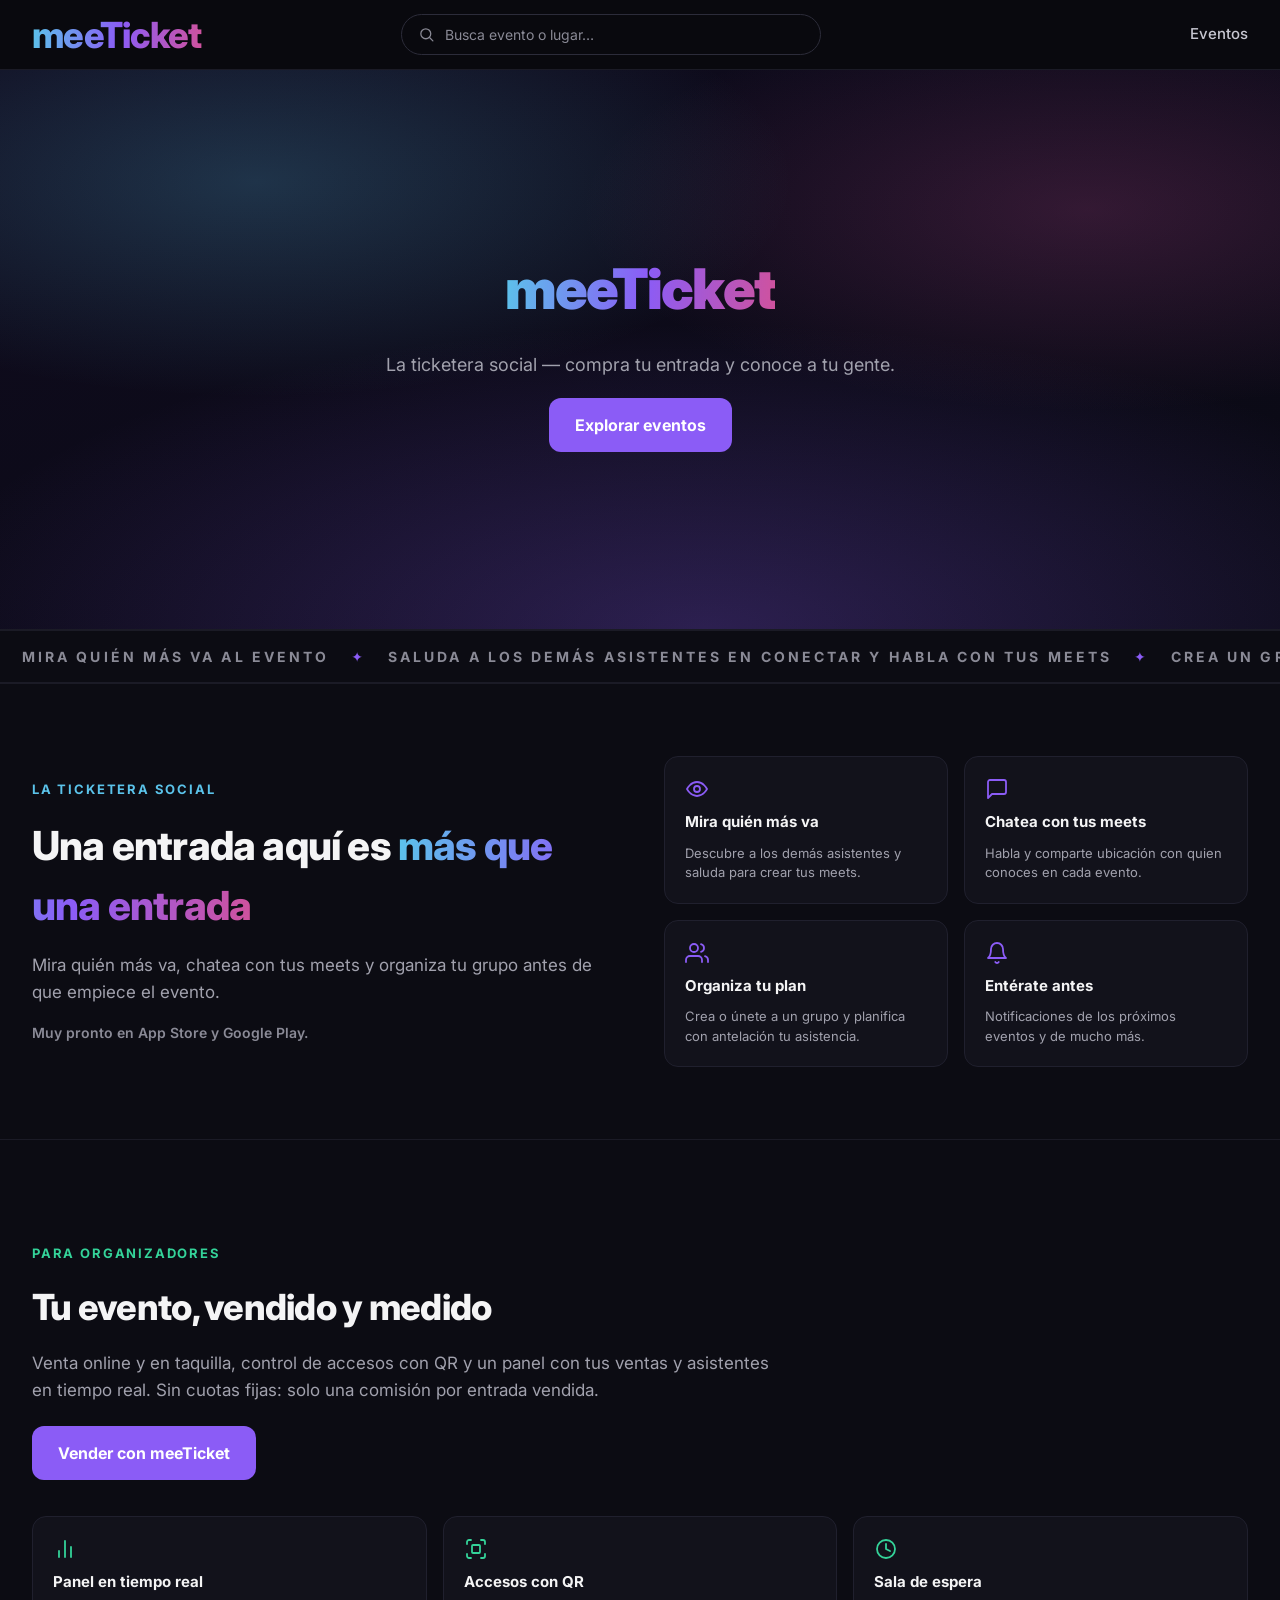
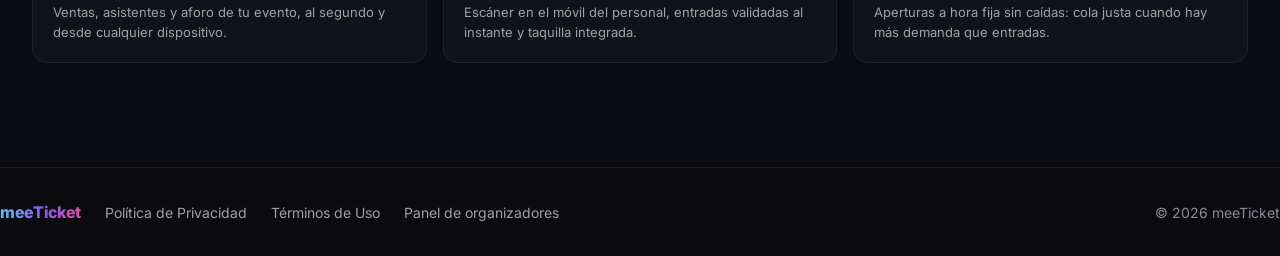
==== commit 73a72e1e: "publish from ticketera-app@6312217280c3c8538d4c90595a194fa3ec362814 (GENERADO — no editar aquí)" ====
--- a/index.html
+++ b/index.html
@@ -34,7 +34,7 @@
     a { color: var(--link); text-decoration: none; }
     a:hover { color: var(--text); }
     a:focus-visible, button:focus-visible { outline: 2px solid var(--azul); outline-offset: 2px; border-radius: 6px; }
-    .wrap { max-width: 1240px; margin: 0 auto; padding: 0 32px; }
+    .wrap { max-width: 1400px; margin: 0 auto; padding: 0 32px; }
     .wordmark { background: linear-gradient(95deg, var(--azul) 0%, var(--accent) 52%, var(--magenta) 100%); -webkit-background-clip: text; background-clip: text; color: transparent; }
     .icon { width: 24px; height: 24px; stroke: currentColor; fill: none; stroke-width: 1.8; stroke-linecap: round; stroke-linejoin: round; }
 
@@ -74,7 +74,7 @@
     /* Legibilidad PRINCIPAL desde abajo; apoyo lateral izquierdo suave (máx 0.45, muere antes del 50%). */
     .slide::after { content: ""; position: absolute; inset: 0; background: linear-gradient(0deg, rgba(6,5,12,0.92) 0%, rgba(6,5,12,0.35) 40%, transparent 65%), linear-gradient(90deg, rgba(6,5,12,0.45) 0%, transparent 48%); }
     .slide-inner { position: absolute; inset: 0; z-index: 1; display: flex; align-items: flex-end; }
-    .slide-content { max-width: 1240px; margin: 0 auto; padding: 0 32px 64px; width: 100%; display: flex; flex-direction: column; gap: 16px; }
+    .slide-content { max-width: 1400px; margin: 0 auto; padding: 0 32px 64px; width: 100%; display: flex; flex-direction: column; gap: 16px; }
     .slide-badge { align-self: flex-start; font-size: 11px; font-weight: 700; letter-spacing: 0.16em; color: var(--azul); border: 1px solid rgba(91,195,234,0.4); border-radius: 999px; padding: 5px 12px; }
     .slide-meta { font-size: 13px; font-weight: 600; letter-spacing: 0.1em; color: var(--muted); text-transform: uppercase; }
     .slide-title { font-size: 72px; line-height: 1.02; font-weight: 900; letter-spacing: -0.03em; max-width: 16ch; text-shadow: 0 2px 18px rgba(0,0,0,0.45); }
@@ -106,6 +106,8 @@
     .chip:hover { border-color: var(--muted); color: var(--text); }
     .chip.active { border-color: var(--accent); background: #1b1430; color: #d6c9f5; }
     .grid { display: grid; grid-template-columns: repeat(4, 1fr); gap: 20px; align-items: stretch; }
+    /* Viewports muy anchos: 5 columnas para que las tarjetas no se hinchen (ancho de .grid intacto → no afecta a la alineación). */
+    @media (min-width: 1700px) { .grid { grid-template-columns: repeat(5, 1fr); } }
     .ev-card { background: var(--card); border: 1px solid var(--border2); border-radius: 16px; overflow: hidden; display: flex; flex-direction: column; color: var(--text); transition: transform .25s ease, border-color .25s ease, box-shadow .25s ease; }
     .ev-card:hover { color: var(--text); }
     .ev-cover { width: 100%; aspect-ratio: 16 / 10; object-fit: cover; background: #15151f; }
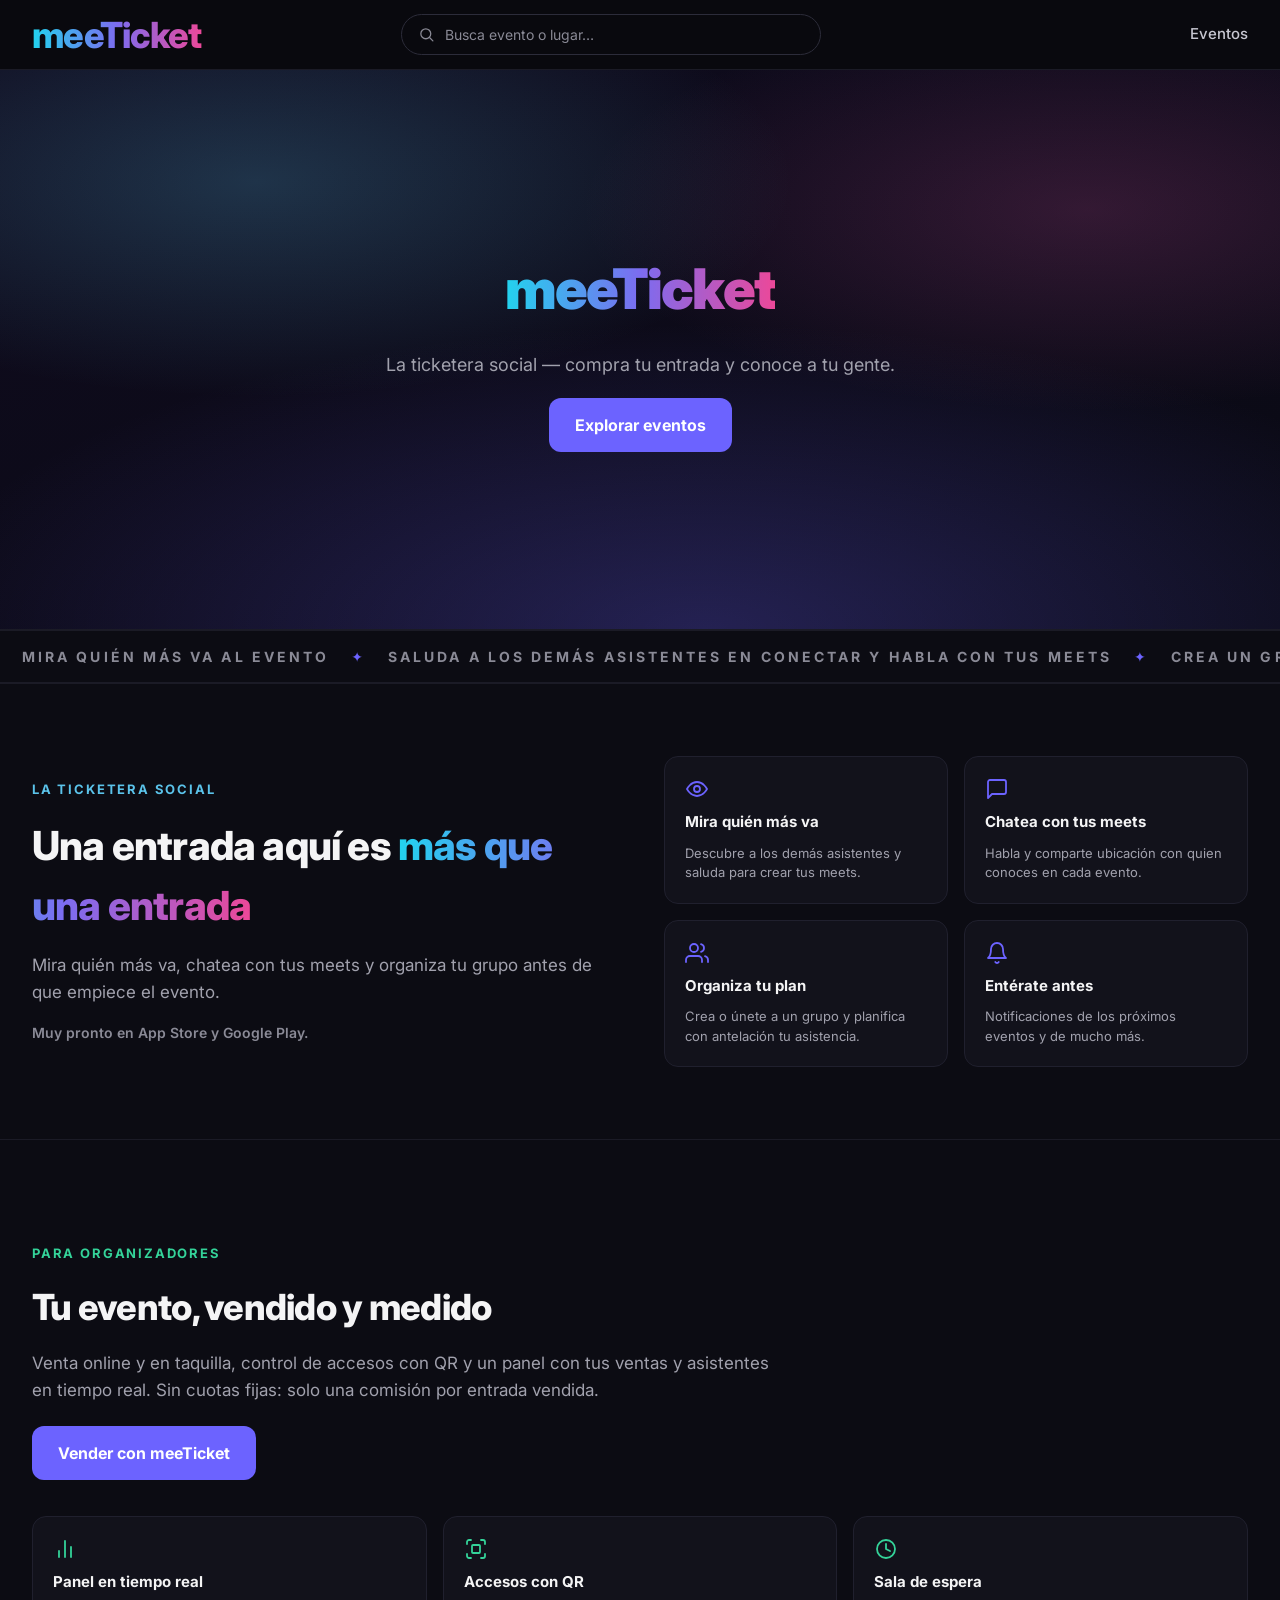
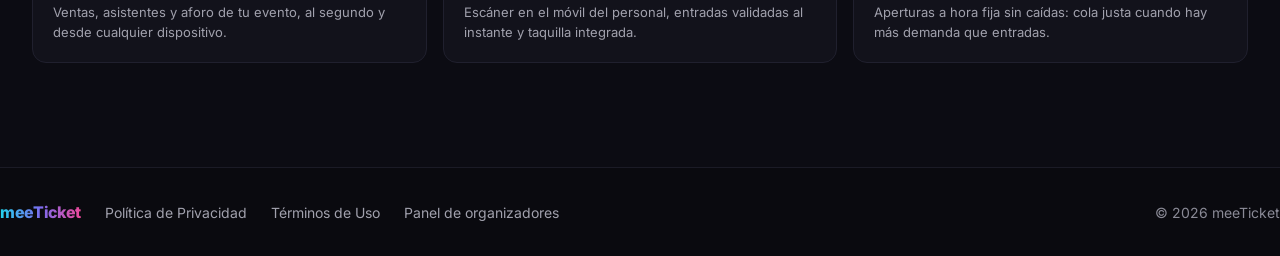
==== commit 43665024: "publish from ticketera-app@7a8d6fec8f42ceb386c65b26a80ad8488c2c2bbb (GENERADO — no editar aquí)" ====
--- a/index.html
+++ b/index.html
@@ -5,13 +5,16 @@
   <meta name="viewport" content="width=device-width, initial-scale=1.0">
   <title>meeTicket — La ticketera social</title>
   <meta name="description" content="meeTicket es la ticketera social: compra tu entrada, descubre quién más va, chatea con tus meets y organiza tu grupo antes de que empiece el evento.">
-  <link rel="icon" href="/favicon.png">
+  <!-- QUITAR noindex en el lanzamiento -->
+  <meta name="robots" content="noindex, nofollow">
+  <link rel="icon" type="image/png" sizes="48x48" href="/favicon.png?v=2">
+  <link rel="apple-touch-icon" sizes="180x180" href="/apple-touch-icon.png?v=2">
 
   <meta property="og:type" content="website">
   <meta property="og:title" content="meeTicket — La ticketera social">
   <meta property="og:description" content="Compra tu entrada y conoce a tu gente. La venta de entradas con una capa social encima.">
   <meta property="og:url" content="https://meeticket.app/">
-  <meta property="og:image" content="https://meeticket.app/icon-512.png">
+  <meta property="og:image" content="https://meeticket.app/icon-512.png?v=2">
 
   <link rel="preconnect" href="https://fonts.googleapis.com">
   <link rel="preconnect" href="https://fonts.gstatic.com" crossorigin>
@@ -24,7 +27,7 @@
       --bg:#0a0a0f; --band:#0c0c13; --card:#12121b;
       --border1:#1b1b26; --border2:#20202e; --border3:#2c2c3a;
       --text:#f4f4f5; --muted:#a1a1ad; --muted2:#8a8a96; --link:#c7c7d1;
-      --accent:#8b5cf6; --magenta:#d0529d; --azul:#5bc3ea; --ok:#34d399; --fecha:#b8a6e8;
+      --accent:#6c63ff; --magenta:#d0529d; --azul:#5bc3ea; --ok:#34d399; --fecha:#b8a6e8;
     }
     *, *::before, *::after { box-sizing: border-box; }
     html { -webkit-text-size-adjust: 100%; }
@@ -35,7 +38,9 @@
     a:hover { color: var(--text); }
     a:focus-visible, button:focus-visible { outline: 2px solid var(--azul); outline-offset: 2px; border-radius: 6px; }
     .wrap { max-width: 1400px; margin: 0 auto; padding: 0 32px; }
-    .wordmark { background: linear-gradient(95deg, var(--azul) 0%, var(--accent) 52%, var(--magenta) 100%); -webkit-background-clip: text; background-clip: text; color: transparent; }
+    /* Gradiente EXACTO del Panel (apps/dashboard globals.css .wordmark), literal y desacoplado de --accent
+       (el stop central del wordmark #7c6cf0 ≠ el índigo del botón #6c63ff). */
+    .wordmark { background: linear-gradient(to right, #22d3ee, #7c6cf0, #ec4899); -webkit-background-clip: text; background-clip: text; color: transparent; }
     .icon { width: 24px; height: 24px; stroke: currentColor; fill: none; stroke-width: 1.8; stroke-linecap: round; stroke-linejoin: round; }
 
     /* ── NAV ── */
@@ -61,11 +66,11 @@
     .cartelera { position: relative; height: 560px; overflow: hidden; background: var(--bg); border-bottom: 1px solid var(--border1); }
     /* Fallback de marca (capa base): se ve mientras carga y si la API falla/vacía */
     .hero-fallback { position: absolute; inset: 0; z-index: 0; display: flex; flex-direction: column; align-items: center; justify-content: center; gap: 20px; text-align: center; padding: 24px;
-      background: radial-gradient(60% 55% at 20% 20%, rgba(91,195,234,0.22), transparent 70%), radial-gradient(55% 50% at 85% 25%, rgba(208,82,157,0.20), transparent 72%), radial-gradient(80% 70% at 55% 100%, rgba(139,92,246,0.26), transparent 78%), linear-gradient(160deg, #0f0b1e, #0a0a14); }
+      background: radial-gradient(60% 55% at 20% 20%, rgba(91,195,234,0.22), transparent 70%), radial-gradient(55% 50% at 85% 25%, rgba(208,82,157,0.20), transparent 72%), radial-gradient(80% 70% at 55% 100%, rgba(108,99,255,0.26), transparent 78%), linear-gradient(160deg, #0f0b1e, #0a0a14); }
     .hero-fallback .fb-word { font-size: 56px; font-weight: 900; letter-spacing: -0.03em; }
     .hero-fallback .fb-sub { color: var(--muted); font-size: 18px; }
     .btn-primary { background: var(--accent); color: #fff; font-weight: 700; font-size: 16px; border-radius: 12px; padding: 15px 26px; display: inline-block; transition: transform .25s ease, background .25s ease, filter .25s ease; }
-    .btn-primary:hover { background: #7c4df0; color: #fff; }
+    .btn-primary:hover { background: #5a52e0; color: #fff; }
 
     .carousel { position: absolute; inset: 0; z-index: 1; }
     .carousel[hidden] { display: none; }
@@ -88,7 +93,7 @@
     .car-prev { left: 20px; } .car-next { right: 20px; }
     .car-dots { position: absolute; bottom: 22px; left: 0; right: 0; z-index: 3; display: flex; gap: 8px; justify-content: center; }
     .car-dot { width: 8px; height: 8px; border-radius: 999px; border: none; background: rgba(255,255,255,0.3); cursor: pointer; padding: 0; }
-    .car-dot.active { background: var(--text); width: 22px; }
+    .car-dot.active { background: var(--accent); width: 22px; }
 
     /* ── PRÓXIMOS EVENTOS ── */
     .section { border-top: 1px solid var(--border1); }
@@ -105,18 +110,34 @@
     .chip { border: 1px solid var(--border3); background: transparent; color: var(--muted); border-radius: 999px; padding: 8px 16px; font-size: 14px; font-weight: 600; cursor: pointer; font-family: inherit; transition: border-color .2s, color .2s, background .2s; }
     .chip:hover { border-color: var(--muted); color: var(--text); }
     .chip.active { border-color: var(--accent); background: #1b1430; color: #d6c9f5; }
-    .grid { display: grid; grid-template-columns: repeat(4, 1fr); gap: 20px; align-items: stretch; }
-    /* Viewports muy anchos: 5 columnas para que las tarjetas no se hinchen (ancho de .grid intacto → no afecta a la alineación). */
-    @media (min-width: 1700px) { .grid { grid-template-columns: repeat(5, 1fr); } }
-    .ev-card { background: var(--card); border: 1px solid var(--border2); border-radius: 16px; overflow: hidden; display: flex; flex-direction: column; color: var(--text); transition: transform .25s ease, border-color .25s ease, box-shadow .25s ease; }
+    /* Parrilla adaptativa por recuento: una capa flex-wrap; las columnas de cada "fila" las marca la clase del JS
+       (c2/c3/c4). Como las clases suman 100% por fila, las filas quedan SIEMPRE llenas. Máximo 4 por fila. */
+    .grid { display: flex; flex-wrap: wrap; gap: 20px; align-items: stretch; }
+    .ev-card { background: var(--card); border: 1px solid var(--border2); border-radius: 16px; overflow: hidden; display: flex; flex-direction: column; color: var(--text); flex: 1 1 auto; transition: transform .25s ease, border-color .25s ease, box-shadow .25s ease; }
     .ev-card:hover { color: var(--text); }
-    .ev-cover { width: 100%; aspect-ratio: 16 / 10; object-fit: cover; background: #15151f; }
+    .ev-card.c2 { flex-basis: calc((100% - 20px) / 2); }
+    .ev-card.c3 { flex-basis: calc((100% - 40px) / 3); }
+    .ev-card.c4 { flex-basis: calc((100% - 60px) / 4); }
+    .ev-card.c2 .ev-cover { height: 240px; }
+    .ev-card.c3 .ev-cover { height: 200px; }
+    .ev-card.c4 .ev-cover { height: 170px; }
+    .ev-cover { width: 100%; object-fit: cover; background: #15151f; }
     .ev-body { padding: 16px; display: flex; flex-direction: column; gap: 6px; flex: 1 1 auto; }
     .ev-date { font-size: 12px; font-weight: 700; letter-spacing: 0.08em; color: var(--fecha); text-transform: uppercase; }
     .ev-title { font-size: 17px; font-weight: 700; line-height: 1.25; display: -webkit-box; -webkit-line-clamp: 2; line-clamp: 2; -webkit-box-orient: vertical; overflow: hidden; }
     .ev-venue { font-size: 13px; color: var(--muted); display: -webkit-box; -webkit-line-clamp: 2; line-clamp: 2; -webkit-box-orient: vertical; overflow: hidden; }
     .ev-price { font-size: 14px; font-weight: 700; color: var(--accent); margin-top: auto; padding-top: 10px; }
     .ev-price.free { color: var(--ok); }
+    /* Tarjeta HERO (1 solo evento): imagen a sangre + texto superpuesto abajo-izquierda. */
+    .ev-hero { position: relative; display: block; width: 100%; height: 420px; border-radius: 16px; overflow: hidden; border: 1px solid var(--border2); color: var(--text); transition: border-color .25s ease, box-shadow .25s ease; }
+    .ev-hero img { position: absolute; inset: 0; width: 100%; height: 100%; object-fit: cover; background: #15151f; }
+    .ev-hero::after { content: ""; position: absolute; inset: 0; background: linear-gradient(0deg, rgba(6,5,12,0.9) 0%, rgba(6,5,12,0.3) 40%, transparent 65%), linear-gradient(90deg, rgba(6,5,12,0.5) 0%, transparent 50%); }
+    .ev-hero-body { position: absolute; left: 0; right: 0; bottom: 0; z-index: 1; padding: 28px; display: flex; flex-direction: column; gap: 8px; max-width: 70ch; }
+    .eh-date { font-size: 13px; font-weight: 700; letter-spacing: 0.1em; text-transform: uppercase; color: var(--fecha); text-shadow: 0 1px 10px rgba(0,0,0,0.5); }
+    .eh-title { font-size: 48px; font-weight: 900; line-height: 1.05; letter-spacing: -0.02em; text-shadow: 0 2px 18px rgba(0,0,0,0.5); }
+    .eh-venue { font-size: 14px; color: var(--muted); }
+    .eh-price { font-size: 16px; font-weight: 700; color: var(--accent); margin-top: 2px; }
+    .eh-price.free { color: var(--ok); }
     .ver-todos { display: flex; justify-content: center; margin-top: 40px; }
     .ver-todos a { color: var(--link); font-weight: 600; border: 1px solid var(--border3); border-radius: 12px; padding: 13px 24px; transition: border-color .25s, color .25s; }
     .ver-todos a:hover { border-color: var(--accent); color: var(--text); }
@@ -177,7 +198,7 @@
       .marquee-track { animation: marquee 90s linear infinite; }
       .reveal { opacity: 0; transform: translateY(24px); transition: opacity .6s ease-out, transform .6s ease-out; }
       .reveal.visible { opacity: 1; transform: none; }
-      .ev-card:hover, .mini-card:hover { transform: translateY(-4px); border-color: var(--accent); box-shadow: 0 12px 30px rgba(139,92,246,0.13); }
+      .ev-card:hover, .mini-card:hover { transform: translateY(-4px); border-color: var(--accent); box-shadow: 0 12px 30px rgba(108,99,255,0.13); }
       .btn-primary:hover, .btn-light:hover { transform: scale(1.02); }
       .sk::after { animation: shimmer 1.3s infinite; }
     }
@@ -188,7 +209,9 @@
 
     /* ── RESPONSIVE ── */
     @media (max-width: 900px) {
-      .grid { grid-template-columns: repeat(2, 1fr); }
+      /* Los patrones por recuento solo aplican >900; aquí TODO a 2 columnas (el hero de 1 evento sigue a ancho completo). */
+      .ev-card.c2, .ev-card.c3, .ev-card.c4 { flex-basis: calc((100% - 20px) / 2); }
+      .ev-card.c2 .ev-cover, .ev-card.c3 .ev-cover, .ev-card.c4 .ev-cover { height: 200px; }
       .social2 { grid-template-columns: 1fr; gap: 32px; }
       .slide-title { font-size: 52px; }
     }
@@ -199,6 +222,8 @@
       .slide-title { font-size: 40px; }
       .slide-content { padding: 0 20px 52px; }
       .car-arrow { display: none; }
+      .ev-hero { height: 300px; }
+      .eh-title { font-size: 32px; }
     }
     @media (max-width: 600px) {
       .wrap { padding: 0 20px; }
@@ -206,7 +231,7 @@
       h2 { font-size: 28px; }
       .social2-left h2 { font-size: 30px; }
       .section-pad { padding-top: 52px; padding-bottom: 52px; }
-      .grid { grid-template-columns: 1fr; }
+      .ev-card.c2, .ev-card.c3, .ev-card.c4 { flex-basis: 100%; }
       .mini-grid { grid-template-columns: 1fr; }
       .org-mini { grid-template-columns: 1fr; }
       .footer-copy { margin-left: 0; width: 100%; }
@@ -419,7 +444,10 @@
           var slide = document.createElement('div');
           slide.className = 'slide' + (i === 0 ? ' active' : '');
           var cover = ev.coverImageUrl || ev.thumbnailUrl;
-          if (cover) slide.style.backgroundImage = 'url("' + cover.replace(/"/g, '%22') + '")';
+          if (cover) {
+            slide.style.backgroundImage = 'url("' + cover.replace(/"/g, '%22') + '")';
+            var pre = new Image(); pre.src = cover;   // precarga explícita → la 1ª vuelta entra sin salto
+          }
           slide.setAttribute('role', 'group');
           slide.setAttribute('aria-label', ev.title || 'Evento');
 
@@ -458,15 +486,22 @@
         function go(i, user) { idx = (i + n) % n; render(); if (user) restart(); }
         function next() { go(idx + 1); }
         function prev() { go(idx - 1); }
-        function start() { if (!reduce && n > 1) timer = setInterval(next, 6000); }
+        // Guardia: nunca dos intervalos vivos a la vez → evita el avance errático por doble setInterval.
+        function start() { if (timer || reduce || n <= 1) return; timer = setInterval(next, 6000); }
         function stop() { if (timer) { clearInterval(timer); timer = null; } }
         function restart() { stop(); start(); }
 
         el('carNext').addEventListener('click', function () { next(); restart(); });
         el('carPrev').addEventListener('click', function () { prev(); restart(); });
-        var hero = el('hero');
-        hero.addEventListener('mouseenter', stop);
-        hero.addEventListener('mouseleave', start);
+        // Pausa al pasar el ratón SOLO por los controles (flechas + puntos), no por toda la foto:
+        // un roce sobre la imagen ya no alarga el slide.
+        [el('carPrev'), el('carNext'), dotsWrap].forEach(function (c) {
+          c.addEventListener('mouseenter', stop);
+          c.addEventListener('mouseleave', start);
+        });
+        // Pestaña en 2º plano: los setInterval se congelan → parar y re-arrancar limpio al volver,
+        // para que no quede un slide "pegado" mucho más que los demás.
+        document.addEventListener('visibilitychange', function () { if (document.hidden) stop(); else restart(); });
         if (n <= 1) { el('carPrev').style.display = 'none'; el('carNext').style.display = 'none'; }
 
         el('carousel').hidden = false;
@@ -477,46 +512,75 @@
       var KIND_LABEL = { SINGLE: 'Conciertos', FESTIVAL: 'Festivales', PERMANENT: 'Museos y ocio' };
       var KIND_ORDER = ['SINGLE', 'FESTIVAL', 'PERMANENT'];
 
-      function card(ev) {
-        var a = document.createElement('a'); a.className = 'ev-card'; a.href = fichaUrl(ev);
-        a.setAttribute('data-kind', ev.kind || '');
+      // Patrón de filas por recuento (filas SIEMPRE llenas). >8 se capa a 8.
+      var ROWS = { 1: [1], 2: [2], 3: [3], 4: [4], 5: [2, 3], 6: [3, 3], 7: [3, 4], 8: [4, 4] };
+
+      function fillBody(body, ev, pfx) {
+        var date = document.createElement('div'); date.className = pfx + 'date'; date.textContent = fmtWhen(ev);
+        var title = document.createElement('div'); title.className = pfx + 'title'; title.textContent = ev.title || '';
+        var venue = document.createElement('div'); venue.className = pfx + 'venue';
+        venue.textContent = (ev.venue && ev.venue.name) ? ev.venue.name : '';
+        var price = document.createElement('div');
+        if (isFree(ev)) { price.className = pfx + 'price free'; price.textContent = 'Gratis — «Asistiré»'; }
+        else { var m = minPriceCents(ev); if (m) { price.className = pfx + 'price'; price.textContent = 'Desde ' + euros(m); } }
+        if (date.textContent) body.appendChild(date);
+        body.appendChild(title);
+        if (venue.textContent) body.appendChild(venue);
+        if (price.textContent) body.appendChild(price);
+      }
+
+      function card(ev, sizeClass) {
+        var a = document.createElement('a'); a.className = 'ev-card ' + sizeClass; a.href = fichaUrl(ev);
         var img = document.createElement('img'); img.className = 'ev-cover'; img.loading = 'lazy'; img.decoding = 'async';
         img.alt = ev.title || 'Evento';
         var cover = ev.coverImageUrl || ev.thumbnailUrl; if (cover) img.src = cover;
         var body = document.createElement('div'); body.className = 'ev-body';
-        var date = document.createElement('div'); date.className = 'ev-date'; date.textContent = fmtWhen(ev);
-        var title = document.createElement('div'); title.className = 'ev-title'; title.textContent = ev.title || '';
-        var venue = document.createElement('div'); venue.className = 'ev-venue';
-        venue.textContent = (ev.venue && ev.venue.name) ? ev.venue.name : '';
-        var price = document.createElement('div');
-        if (isFree(ev)) { price.className = 'ev-price free'; price.textContent = 'Gratis — «Asistiré»'; }
-        else { var m = minPriceCents(ev); if (m) { price.className = 'ev-price'; price.textContent = 'Desde ' + euros(m); } }
-        if (date.textContent) body.appendChild(date);
-        body.appendChild(title);
-        if (venue.textContent) body.appendChild(venue);
-        if (price.textContent) body.appendChild(price);
+        fillBody(body, ev, 'ev-');
         a.appendChild(img); a.appendChild(body);
         return a;
       }
 
+      // Tarjeta HERO a todo el ancho (1 solo evento): imagen a sangre + texto superpuesto abajo-izquierda.
+      function heroCard(ev) {
+        var a = document.createElement('a'); a.className = 'ev-hero'; a.href = fichaUrl(ev);
+        var img = document.createElement('img'); img.loading = 'lazy'; img.decoding = 'async';
+        img.alt = ev.title || 'Evento';
+        var cover = ev.coverImageUrl || ev.thumbnailUrl; if (cover) img.src = cover;
+        var body = document.createElement('div'); body.className = 'ev-hero-body';
+        fillBody(body, ev, 'eh-');
+        a.appendChild(img); a.appendChild(body);
+        return a;
+      }
+
+      // Pinta el patrón por recuento en una sola capa flex-wrap (basis por nº de columnas → filas llenas).
+      function layoutGrid(list) {
+        var grid = el('grid'); grid.innerHTML = '';
+        var n = list.length;
+        if (n === 0) return;
+        if (n === 1) { grid.appendChild(heroCard(list[0])); return; }
+        var pattern = ROWS[n] || [4, 4];
+        var i = 0;
+        pattern.forEach(function (size) {
+          for (var k = 0; k < size && i < list.length; k++, i++) grid.appendChild(card(list[i], 'c' + size));
+        });
+      }
+
       function buildGrid(events) {
-        var grid = el('grid'); grid.innerHTML = ''; grid.removeAttribute('aria-busy');
+        el('grid').removeAttribute('aria-busy');
         var list = events.slice(0, 8);
-        list.forEach(function (ev) { grid.appendChild(card(ev)); });
-
-        // Chips por kind — solo los que existan en el listado
+        layoutGrid(list);
+
+        // Chips por kind — solo los que existan. Al filtrar se RE-PINTA el patrón con el subconjunto → filas llenas.
         var kinds = KIND_ORDER.filter(function (k) { return list.some(function (e) { return e.kind === k; }); });
         if (kinds.length > 1) {
-          var chips = el('chips'); chips.hidden = false;
+          var chips = el('chips'); chips.hidden = false; chips.innerHTML = '';
           function mkChip(val, label, active) {
             var b = document.createElement('button'); b.type = 'button'; b.className = 'chip' + (active ? ' active' : '');
-            b.textContent = label; b.setAttribute('data-filter', val);
+            b.textContent = label;
             b.addEventListener('click', function () {
               chips.querySelectorAll('.chip').forEach(function (c) { c.classList.remove('active'); });
               b.classList.add('active');
-              grid.querySelectorAll('.ev-card').forEach(function (c) {
-                c.style.display = (val === 'all' || c.getAttribute('data-kind') === val) ? '' : 'none';
-              });
+              layoutGrid(val === 'all' ? list : list.filter(function (e) { return e.kind === val; }));
             });
             return b;
           }
@@ -528,7 +592,7 @@
       function skeletonGrid() {
         var grid = el('grid');
         for (var i = 0; i < 8; i++) {
-          var c = document.createElement('div'); c.className = 'ev-card sk-card';
+          var c = document.createElement('div'); c.className = 'ev-card c4 sk-card';
           var cov = document.createElement('div'); cov.className = 'ev-cover sk';
           var body = document.createElement('div'); body.className = 'ev-body';
           var l1 = document.createElement('div'); l1.className = 'sk-line sk'; l1.style.width = '40%';
